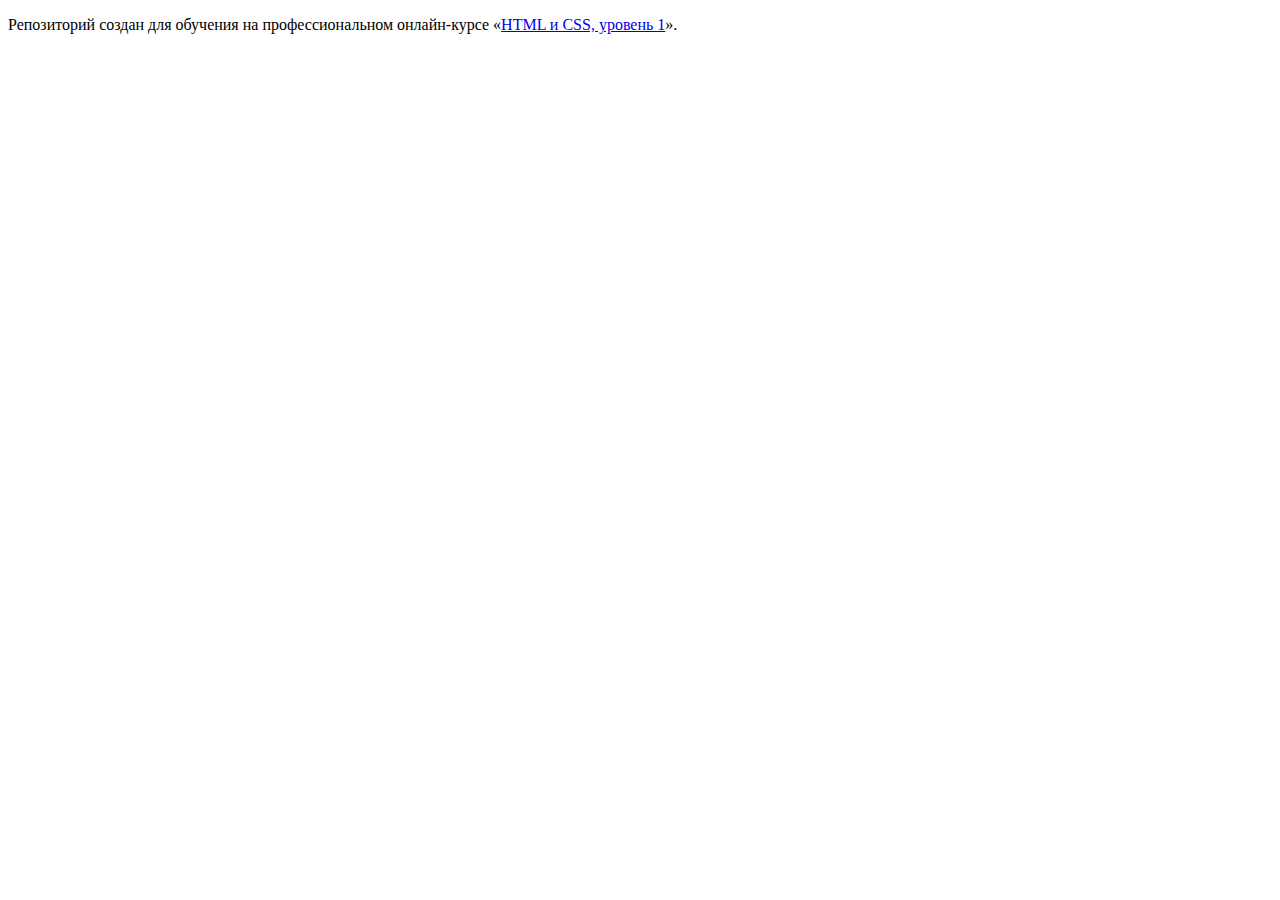
==== index.html @ 90e40acd ":hatching_chick:" ====
<!DOCTYPE html>
<html lang="ru">
  <head>
    <meta charset="utf-8">
    <title>HTML Academy: Седона</title>
  </head>
  <body>

    <p>Репозиторий создан для обучения на профессиональном онлайн‑курсе «<a href="https://htmlacademy.ru/intensive/htmlcss">HTML и CSS, уровень 1</a>».</p>

  </body>
</html>
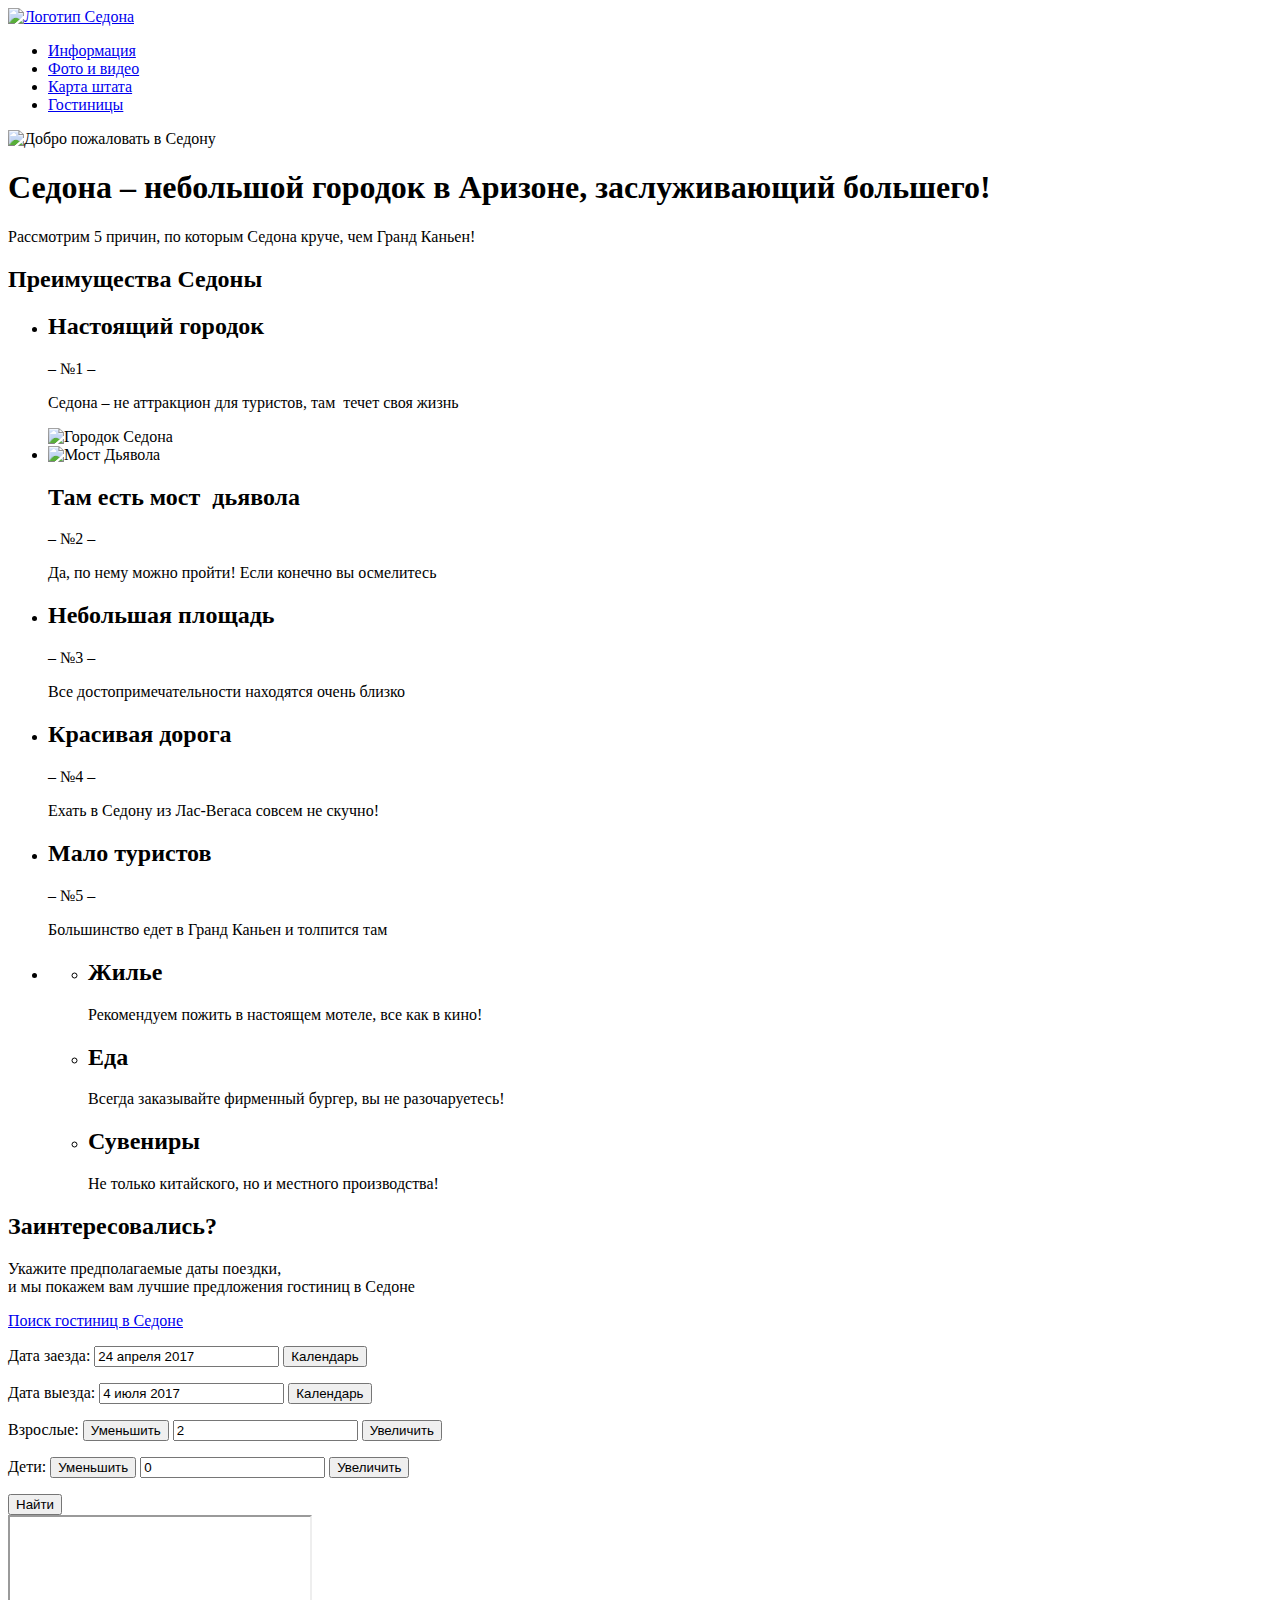
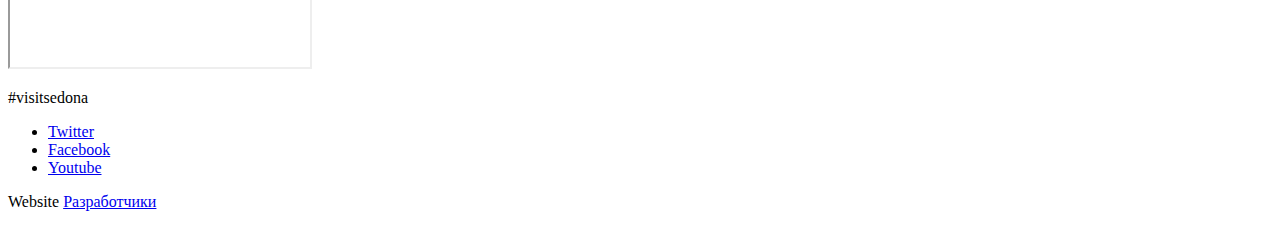
==== commit 23ada348: "Update index.html" ====
--- a/index.html
+++ b/index.html
@@ -5,8 +5,181 @@
     <title>HTML Academy: Седона</title>
   </head>
   <body>
-
-    <p>Репозиторий создан для обучения на профессиональном онлайн‑курсе «<a href="https://htmlacademy.ru/intensive/htmlcss">HTML и CSS, уровень 1</a>».</p>
-
+<div class ="wrapper">
+  <header class="page-header">
+    <nav class="page-header page-header__nav">
+      <a class="page-logo" href="#">
+        <img src="img.logo-sedona.svg" alt="Логотип Седона">
+      </a>
+      <ul class="site-list">
+        <li class="site-list site-list__item">
+          <a class="site-list site-list__link" href="#">
+            Информация
+          </a>
+        </li>
+        <li class="site-list__item">
+          <a class="site-list__link" href="#">Фото и видео</a>
+        </li>
+        <li class="site-list__item">
+        <a class="site-list__link" href="#">Карта штата</a>
+      </li>
+        <li class="site-list__item">
+          <a class="site-list__link" href="#">Гостиницы</a>
+        </li>
+      </ul>
+    </nav>
+  </header>
+  <main class="page-main">
+    <div class="welcome">
+      <img class="welcome welcome__img" src="#" alt="Добро пожаловать в Седону">
+    </div>
+    <div class="intro">
+      <h1 class="intro-title">
+        Седона &ndash; небольшой городок в Аризоне, заслуживающий большего!
+      </h1>
+      <p class="intro-text">
+        Рассмотрим 5 причин, по которым Седона круче, чем Гранд Каньен!
+      </p>
+    </div>
+     <section class="features">
+       <h2 class="visually-hidden">
+         Преимущества Седоны
+       </h2>
+       <ul class="features-list">
+         <li class="features-item features-item-blue">
+           <div class="features-description">
+            <h2 class="features-title"> Настоящий городок</h2>
+            <span>&ndash; №1 &ndash;</span>
+            <p> Седона &ndash; не аттракцион для туристов, там&nbsp; течет своя жизнь</p>
+           </div>
+           <div class="features-img">
+             <img alt="Городок Седона" src="#">
+           </div>
+         </li>
+         <li class="features-item features-item-blue">
+           <div class="features-img">
+             <img alt="Мост Дьявола" src="#">
+           </div>
+           <div class="features-description">
+             <h2 class="features-title">Там есть мост&nbsp; дьявола</h2>
+             <span> &ndash; №2 &ndash; </span>
+             <p class="features-text">
+               Да, по нему можно пройти! Если конечно вы осмелитесь
+             </p>
+           </div>
+         </li>
+         <li class="features-item features-item-grey">
+           <h2 class="features-title">Небольшая площадь</h2>
+           <span>&ndash; №3 &ndash;</span>
+           <p class="features-text">
+             Все достопримечательности находятся&nbsp;очень близко</p>
+         </li>
+         <li class="features-item features-item-grey">
+           <h2 class="features-title"> Красивая дорога </h2>
+           <span>&ndash; №4 &ndash;</span>
+           <p class="features-text">Ехать в Седону из Лас-Вегаса совсем не&nbsp;скучно!</p>
+         </li>
+         <li class="features-item features-item-grey">
+           <h2 class="features-title">Мало туристов</h2>
+           <span>&ndash; №5 &ndash;</span>
+           <p class="features-text">Большинство едет в Гранд Каньен и&nbsp;толпится там</p>
+         </li>
+         <li class="features-item features-item-full">
+           <ul class="features-sublist">
+             <li>
+               <h2 class="features-title features-title-house">Жилье</h2>
+               <p class="features-text">Рекомендуем пожить в настоящем мотеле, все как в кино!</p>
+             </li>
+             <li>
+               <h2 class="features-title features-title-food">Еда</h2>
+               <p class="features-text">Всегда заказывайте фирменный бургер, вы&nbsp;не разочаруетесь!</p>
+             </li>
+             <li>
+               <h2 class="features-title features-title-souvenires">Сувениры</h2>
+               <p class="features-text"> Не только китайского, но и местного производства!</p>
+             </li>
+           </ul>
+         </li>
+       </ul>
+     </section>
+    <div class="hotel-search">
+      <h2 class="hotel-search-title">Заинтересовались?</h2>
+      <p class="hotel-search-text">Укажите предполагаемые даты поездки,<br>
+      и мы покажем вам лучшие предложения гостиниц в Седоне
+      </p>
+      <a class="link hotel-search-link link-dark"href="hotel-search.html">Поиск гостиниц в Седоне</a>
+    </div>
+  </main>
+  <footer class="index-footer">
+    <div class="hotel-search-form form-show">
+      <form action="http://echo.htmlacademy.ru" method="post">
+        <p class="dates">
+          <label for="checkin"> Дата заезда:</label>
+          <input id ="checkin" name="checkin" type="text" value="24 апреля 2017">
+          <button class="calendar" name="calendar" type="button">
+            <span class="visually-hidden">Календарь</span>
+          </button>
+        </p>
+        <p class="dates">
+          <label for="checkout">Дата выезда:</label>
+          <input id="checkout" name="checkout" type="text" value="4 июля 2017">
+          <button class="calendar" name="calendar" type="button">
+            <span class="visually-hidden">Календарь</span>
+          </button>
+        </p>
+        <p class="people-quantity">
+          <label class="adults" for="adults">Взрослые:</label>
+          <button class="minus" type="button">
+            <span class="visually-hidden">Уменьшить</span>
+          </button>
+          <input id="adults" name="adults" type="text" value="2">
+          <button class="plus" type="button">
+            <span class="visually-hidden">Увеличить</span>
+          </button>
+        </p>
+        <p class="people-quantity">
+          <label class="kids" for="kids">Дети:</label>
+          <button class="minus" type="button">
+            <span class="visually-hidden">Уменьшить</span>
+          </button>
+          <input id="kids" name="kids" type="text" value="0">
+          <button class="plus" type="button">
+            <span class="visually-hidden">Увеличить</span>
+          </button>
+        </p>
+        <button class="btn hotel-form-button" name="search" type="submit">Найти</button>
+      </form>
+    </div>
+    <div class="map">
+      <iframe></iframe>
+    </div>
+    <div class="footer-block">
+      <p class="hashtag">#visitsedona</p>
+      <ul class="page-footer-social">
+        <li>
+          <a class="social-link" href="#">
+            <span class="visually-hidden">Twitter</span>
+          </a>
+        </li>
+        <li>
+          <a class="social-link" href="#">
+            <span class="visually-hidden">Facebook</span>
+          </a>
+        </li>
+        <li>
+          <a class="social-link" href="#">
+            <span class="visually-hidden">Youtube</span>
+          </a>
+        </li>
+      </ul>
+      <p class="page-footer-copyright">
+        <span>Website</span>
+        <a class="dev-btn" href="#">
+          <span class="visually-hidden">Разработчики</span>
+        </a>
+      </p>
+    </div>
+  </footer>
+</div>
   </body>
 </html>
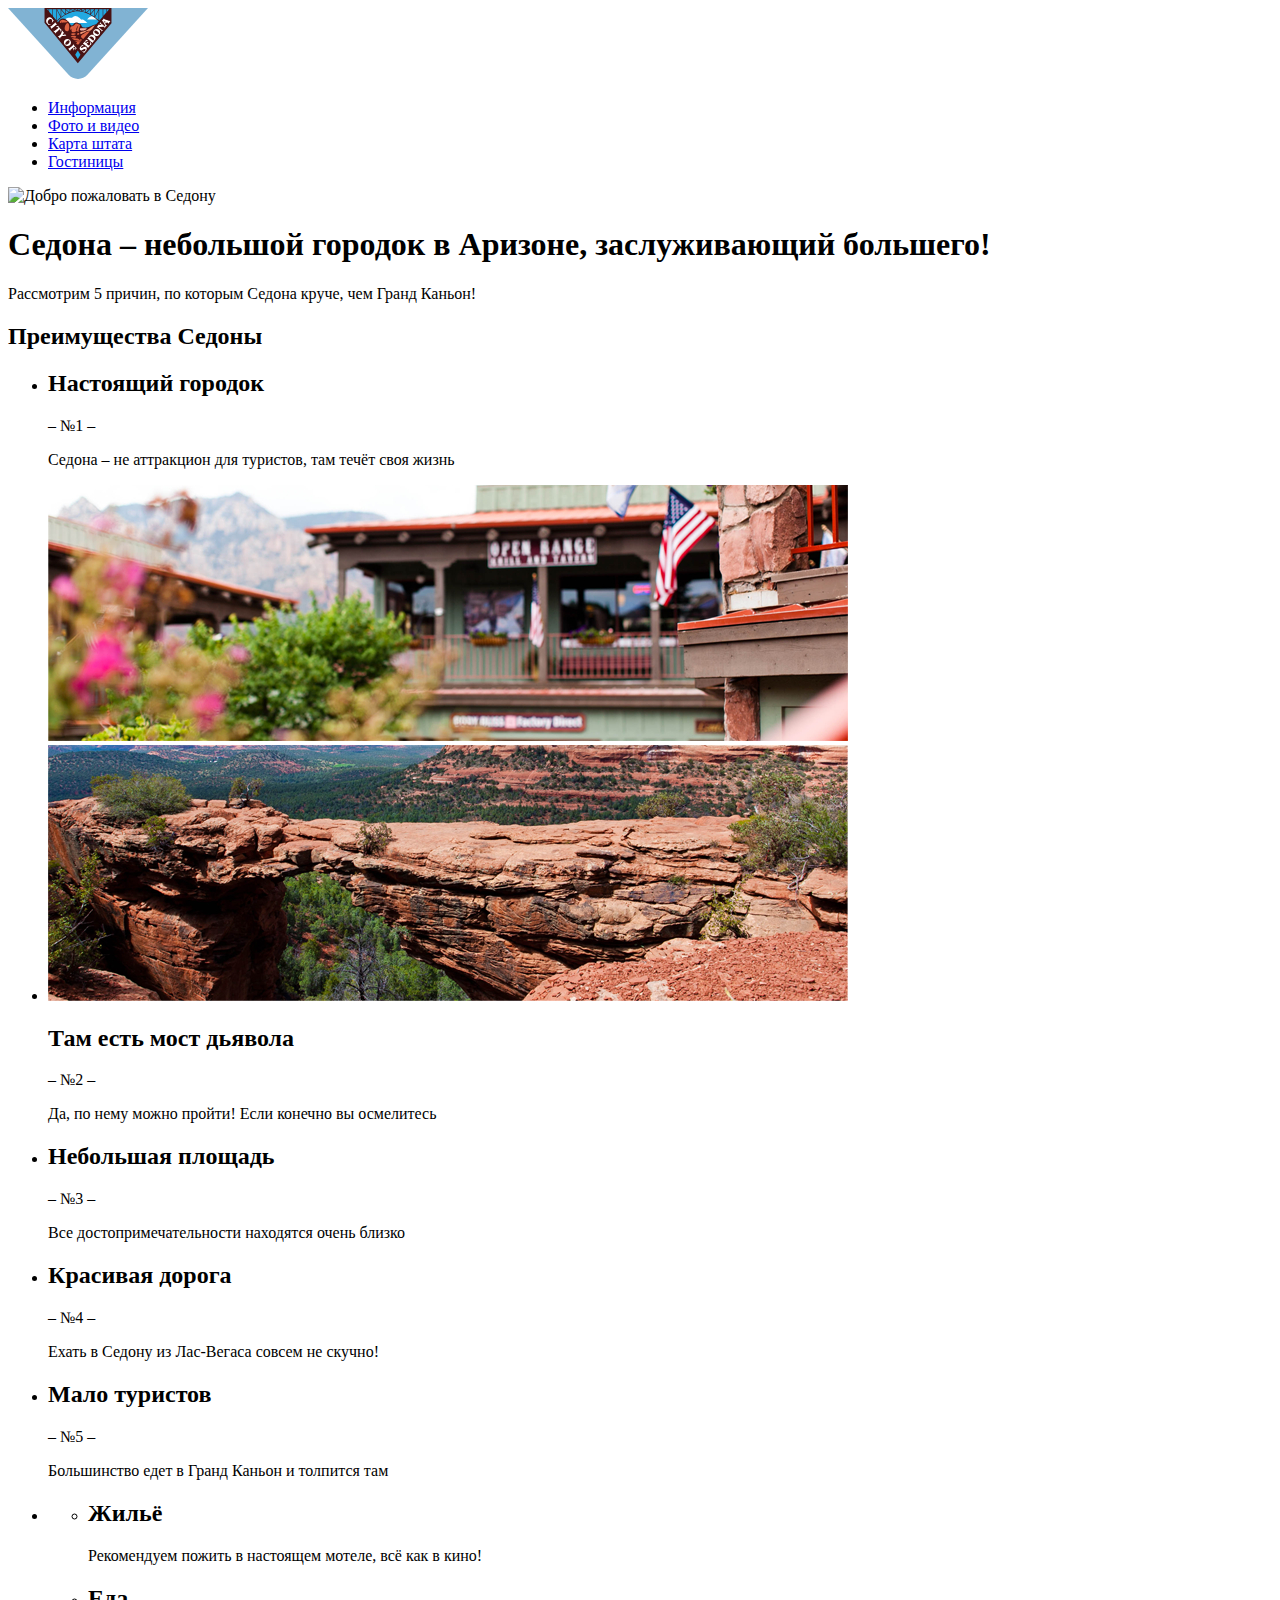
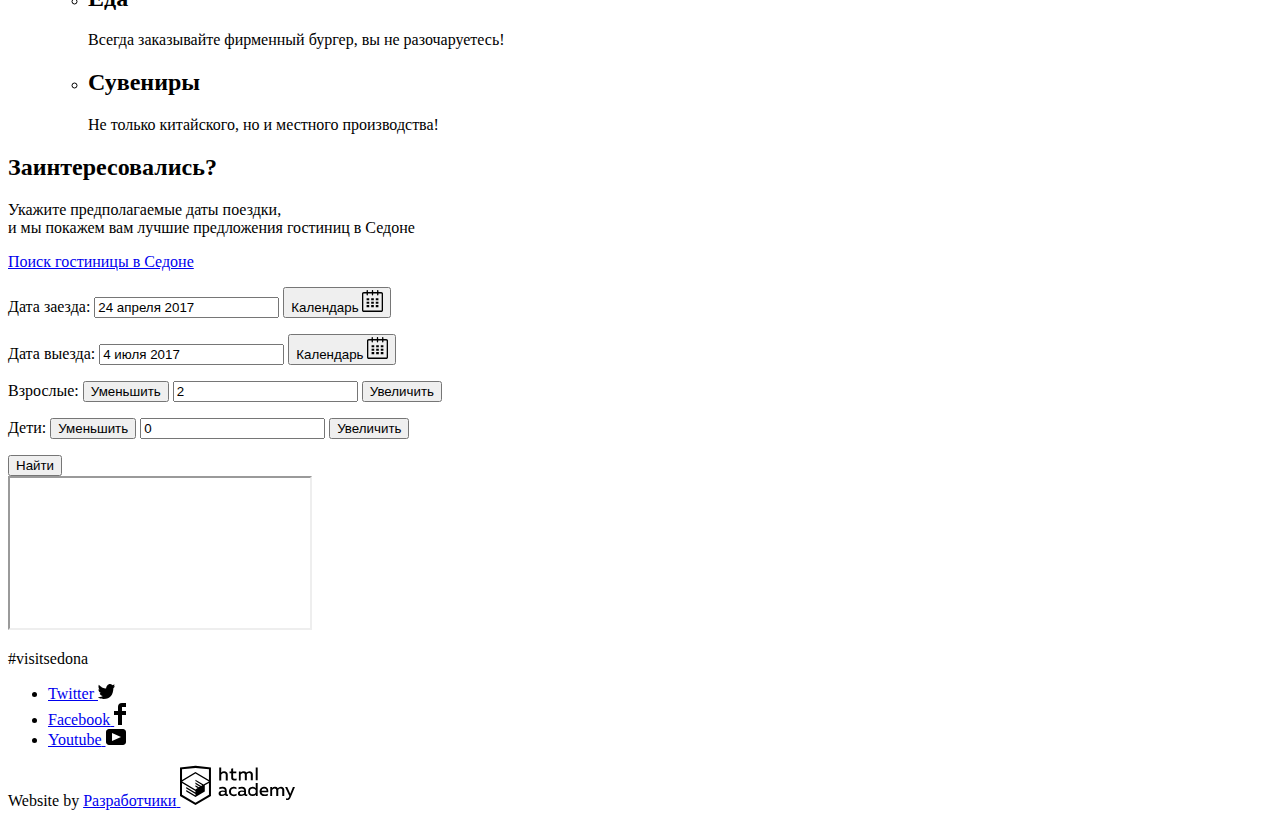
==== commit a504369e: "html css" ====
--- a/index.html
+++ b/index.html
@@ -1,185 +1,224 @@
 <!DOCTYPE html>
+
 <html lang="ru">
-  <head>
-    <meta charset="utf-8">
-    <title>HTML Academy: Седона</title>
-  </head>
-  <body>
-<div class ="wrapper">
-  <header class="page-header">
-    <nav class="page-header page-header__nav">
-      <a class="page-logo" href="#">
-        <img src="img.logo-sedona.svg" alt="Логотип Седона">
-      </a>
-      <ul class="site-list">
-        <li class="site-list site-list__item">
-          <a class="site-list site-list__link" href="#">
-            Информация
-          </a>
-        </li>
-        <li class="site-list__item">
-          <a class="site-list__link" href="#">Фото и видео</a>
-        </li>
-        <li class="site-list__item">
-        <a class="site-list__link" href="#">Карта штата</a>
-      </li>
-        <li class="site-list__item">
-          <a class="site-list__link" href="#">Гостиницы</a>
-        </li>
-      </ul>
-    </nav>
-  </header>
-  <main class="page-main">
-    <div class="welcome">
-      <img class="welcome welcome__img" src="#" alt="Добро пожаловать в Седону">
-    </div>
-    <div class="intro">
-      <h1 class="intro-title">
-        Седона &ndash; небольшой городок в Аризоне, заслуживающий большего!
-      </h1>
-      <p class="intro-text">
-        Рассмотрим 5 причин, по которым Седона круче, чем Гранд Каньен!
-      </p>
-    </div>
-     <section class="features">
-       <h2 class="visually-hidden">
-         Преимущества Седоны
-       </h2>
-       <ul class="features-list">
-         <li class="features-item features-item-blue">
-           <div class="features-description">
-            <h2 class="features-title"> Настоящий городок</h2>
-            <span>&ndash; №1 &ndash;</span>
-            <p> Седона &ndash; не аттракцион для туристов, там&nbsp; течет своя жизнь</p>
-           </div>
-           <div class="features-img">
-             <img alt="Городок Седона" src="#">
-           </div>
-         </li>
-         <li class="features-item features-item-blue">
-           <div class="features-img">
-             <img alt="Мост Дьявола" src="#">
-           </div>
-           <div class="features-description">
-             <h2 class="features-title">Там есть мост&nbsp; дьявола</h2>
-             <span> &ndash; №2 &ndash; </span>
-             <p class="features-text">
-               Да, по нему можно пройти! Если конечно вы осмелитесь
-             </p>
-           </div>
-         </li>
-         <li class="features-item features-item-grey">
-           <h2 class="features-title">Небольшая площадь</h2>
-           <span>&ndash; №3 &ndash;</span>
-           <p class="features-text">
-             Все достопримечательности находятся&nbsp;очень близко</p>
-         </li>
-         <li class="features-item features-item-grey">
-           <h2 class="features-title"> Красивая дорога </h2>
-           <span>&ndash; №4 &ndash;</span>
-           <p class="features-text">Ехать в Седону из Лас-Вегаса совсем не&nbsp;скучно!</p>
-         </li>
-         <li class="features-item features-item-grey">
-           <h2 class="features-title">Мало туристов</h2>
-           <span>&ndash; №5 &ndash;</span>
-           <p class="features-text">Большинство едет в Гранд Каньен и&nbsp;толпится там</p>
-         </li>
-         <li class="features-item features-item-full">
-           <ul class="features-sublist">
-             <li>
-               <h2 class="features-title features-title-house">Жилье</h2>
-               <p class="features-text">Рекомендуем пожить в настоящем мотеле, все как в кино!</p>
-             </li>
-             <li>
-               <h2 class="features-title features-title-food">Еда</h2>
-               <p class="features-text">Всегда заказывайте фирменный бургер, вы&nbsp;не разочаруетесь!</p>
-             </li>
-             <li>
-               <h2 class="features-title features-title-souvenires">Сувениры</h2>
-               <p class="features-text"> Не только китайского, но и местного производства!</p>
-             </li>
-           </ul>
-         </li>
-       </ul>
-     </section>
-    <div class="hotel-search">
-      <h2 class="hotel-search-title">Заинтересовались?</h2>
-      <p class="hotel-search-text">Укажите предполагаемые даты поездки,<br>
-      и мы покажем вам лучшие предложения гостиниц в Седоне
-      </p>
-      <a class="link hotel-search-link link-dark"href="hotel-search.html">Поиск гостиниц в Седоне</a>
-    </div>
-  </main>
-  <footer class="index-footer">
-    <div class="hotel-search-form form-show">
-      <form action="http://echo.htmlacademy.ru" method="post">
-        <p class="dates">
-          <label for="checkin"> Дата заезда:</label>
-          <input id ="checkin" name="checkin" type="text" value="24 апреля 2017">
-          <button class="calendar" name="calendar" type="button">
-            <span class="visually-hidden">Календарь</span>
-          </button>
-        </p>
-        <p class="dates">
-          <label for="checkout">Дата выезда:</label>
-          <input id="checkout" name="checkout" type="text" value="4 июля 2017">
-          <button class="calendar" name="calendar" type="button">
-            <span class="visually-hidden">Календарь</span>
-          </button>
-        </p>
-        <p class="people-quantity">
-          <label class="adults" for="adults">Взрослые:</label>
-          <button class="minus" type="button">
-            <span class="visually-hidden">Уменьшить</span>
-          </button>
-          <input id="adults" name="adults" type="text" value="2">
-          <button class="plus" type="button">
-            <span class="visually-hidden">Увеличить</span>
-          </button>
-        </p>
-        <p class="people-quantity">
-          <label class="kids" for="kids">Дети:</label>
-          <button class="minus" type="button">
-            <span class="visually-hidden">Уменьшить</span>
-          </button>
-          <input id="kids" name="kids" type="text" value="0">
-          <button class="plus" type="button">
-            <span class="visually-hidden">Увеличить</span>
-          </button>
-        </p>
-        <button class="btn hotel-form-button" name="search" type="submit">Найти</button>
-      </form>
-    </div>
-    <div class="map">
-      <iframe></iframe>
-    </div>
-    <div class="footer-block">
-      <p class="hashtag">#visitsedona</p>
-      <ul class="page-footer-social">
-        <li>
-          <a class="social-link" href="#">
-            <span class="visually-hidden">Twitter</span>
-          </a>
-        </li>
-        <li>
-          <a class="social-link" href="#">
-            <span class="visually-hidden">Facebook</span>
-          </a>
-        </li>
-        <li>
-          <a class="social-link" href="#">
-            <span class="visually-hidden">Youtube</span>
-          </a>
-        </li>
-      </ul>
-      <p class="page-footer-copyright">
-        <span>Website</span>
-        <a class="dev-btn" href="#">
-          <span class="visually-hidden">Разработчики</span>
-        </a>
-      </p>
-    </div>
-  </footer>
-</div>
-  </body>
+<head>
+  <meta charset="utf-8">
+
+  <title>Седона</title>
+  <link href="https://fonts.googleapis.com/css?family=PT+Sans:400,700&amp;subset=cyrillic" rel="stylesheet">
+  <link href="css/normalize.css" rel="stylesheet">
+  <link href="css/style.min.css" rel="stylesheet">
+</head>
+
+<body>
+  <div class="page-wrapper">
+    <header class="page-header">
+      <nav>
+        <a class="logo"><img alt="Логотип Седоны" height="71" src="img/logo-sedona.svg" width="140"></a>
+
+        <ul class="site-navigation">
+          <li>
+            <a href="#">Информация</a>
+          </li>
+
+
+          <li>
+            <a href="#">Фото и видео</a>
+          </li>
+
+
+          <li>
+            <a href="#">Карта штата</a>
+          </li>
+
+
+          <li>
+            <a href="hotels.html">Гостиницы</a>
+          </li>
+        </ul>
+      </nav>
+    </header>
+
+
+    <main>
+      <div class="welcome"><img alt="Добро пожаловать в Седону" height="353" src="img/welcome.svg" width="459">
+      </div>
+
+
+      <div class="intro">
+        <h1 class="intro-title">Седона &ndash; небольшой городок в Аризоне, заслуживающий большего!</h1>
+
+
+        <p>Рассмотрим 5 причин, по которым Седона круче, чем Гранд Каньон!</p>
+      </div>
+
+
+      <section class="features">
+        <h2 class="visually-hidden">Преимущества Седоны</h2>
+
+
+        <ul class="features-list">
+          <li class="features-item features-item-blue">
+            <div class="features-description">
+              <h2 class="features-title">Настоящий городок</h2>
+              <span>&ndash; №1 &ndash;</span>
+
+              <p>Седона &ndash; не аттракцион для туристов, там&nbsp;течёт своя жизнь</p>
+            </div>
+
+
+            <div class="features-image"><img alt="Городок Седона" height="256" src="img/sedona-town.jpg" width="800">
+            </div>
+          </li>
+
+
+          <li class="features-item features-item-blue">
+            <div class="features-image"><img alt="Мост Дьявола" height="256" src="img/devils-bridge.jpg" width="800">
+            </div>
+
+
+            <div class="features-description">
+              <h2 class="features-title">Там есть мост&nbsp;дьявола</h2>
+              <span>&ndash; №2 &ndash;</span>
+
+              <p>Да, по нему можно пройти! Если конечно вы осмелитесь</p>
+            </div>
+          </li>
+
+
+          <li class="features-item features-item-grey">
+            <h2 class="features-title">Небольшая площадь</h2>
+            <span>&ndash; №3 &ndash;</span>
+
+            <p>Все достопримечательности находятся&nbsp;очень близко</p>
+          </li>
+
+
+          <li class="features-item features-item-grey">
+            <h2 class="features-title">Красивая дорога</h2>
+            <span>&ndash; №4 &ndash;</span>
+
+            <p>Ехать в Седону из Лас-Вегаса совсем не&nbsp;скучно!</p>
+          </li>
+
+
+          <li class="features-item features-item-grey">
+            <h2 class="features-title">Мало туристов</h2>
+            <span>&ndash; №5 &ndash;</span>
+
+            <p>Большинство едет в Гранд Каньон и&nbsp;толпится там</p>
+          </li>
+
+
+          <li class="features-item features-item-full">
+            <ul class="features-sublist">
+              <li>
+                <h2 class="features-title features-title-house">Жильё</h2>
+
+
+                <p>Рекомендуем пожить в настоящем мотеле, всё как в кино!</p>
+              </li>
+
+
+              <li>
+                <h2 class="features-title features-title-food">Еда</h2>
+
+
+                <p>Всегда заказывайте фирменный бургер, вы&nbsp;не разочаруетесь!</p>
+              </li>
+
+
+              <li>
+                <h2 class="features-title features-title-souvenires">Сувениры</h2>
+
+
+                <p>Не только китайского, но и местного производства!</p>
+              </li>
+            </ul>
+          </li>
+        </ul>
+      </section>
+
+
+      <div class="hotel-search">
+        <h2 class="hotel-search-title">Заинтересовались?</h2>
+
+
+        <p>Укажите предполагаемые даты поездки,<br>
+          и мы покажем вам лучшие предложения гостиниц в Седоне</p>
+        <a class="button hotel-search-button button-dark" href="hotel-search.html">Поиск гостиницы в Седоне</a>
+      </div>
+    </main>
+
+
+    <footer class="index-footer">
+      <div class="hotel-search-form form-show">
+        <form action="http://echo.htmlacademy.ru" method="post">
+          <p class="dates"><label for="checkin">Дата заезда:</label> <input id="checkin" name="checkin" type="text" value="24 апреля 2017"> <button class="calendar" name="calendar" type="button"><span class="visually-hidden">Календарь</span> <svg height="22" width="21" xmlns="http://www.w3.org/2000/svg">
+            <path d="M19.251 2.025h-2.845V.648c0-.381-.294-.689-.656-.689-.363 0-.656.308-.656.689v1.377h-3.938V.648c0-.381-.294-.689-.655-.689-.363 0-.657.308-.657.689v1.377H5.906V.648c0-.381-.294-.689-.656-.689-.363 0-.657.308-.657.689v1.377H1.75C.784 2.025 0 2.847 0 3.862v16.302C0 21.179.784 22 1.75 22h17.501c.966 0 1.749-.821 1.749-1.836V3.862c0-1.015-.783-1.837-1.749-1.837zm.437 18.139a.448.448 0 0 1-.437.459H1.75a.45.45 0 0 1-.438-.459V3.862a.45.45 0 0 1 .438-.459h2.844v1.378c0 .381.294.689.657.689.362 0 .656-.308.656-.689V3.403h3.938v1.378c0 .381.294.689.657.689.361 0 .655-.308.655-.689V3.403h3.938v1.378c0 .381.293.689.656.689.362 0 .656-.308.656-.689V3.403h2.845c.241 0 .437.206.437.459v16.302z">
+            </path>
+
+            <path d="M4.594 8.225h2.625v2.066H4.594zM4.594 11.668h2.625v2.067H4.594zM4.594 15.112h2.625v2.066H4.594zM9.188 15.112h2.625v2.066H9.188zM9.188 11.668h2.625v2.067H9.188zM9.188 8.225h2.625v2.066H9.188zM13.781 15.112h2.625v2.066h-2.625zM13.781 11.668h2.625v2.067h-2.625zM13.781 8.225h2.625v2.066h-2.625z">
+            </path></svg></button></p>
+
+
+          <p class="dates"><label for="checkout">Дата выезда:</label> <input id="checkout" name="checkout" type="text" value="4 июля 2017"> <button class="calendar" name="calendar" type="button"><span class="visually-hidden">Календарь</span> <svg height="22" width="21" xmlns="http://www.w3.org/2000/svg">
+            <path d="M19.251 2.025h-2.845V.648c0-.381-.294-.689-.656-.689-.363 0-.656.308-.656.689v1.377h-3.938V.648c0-.381-.294-.689-.655-.689-.363 0-.657.308-.657.689v1.377H5.906V.648c0-.381-.294-.689-.656-.689-.363 0-.657.308-.657.689v1.377H1.75C.784 2.025 0 2.847 0 3.862v16.302C0 21.179.784 22 1.75 22h17.501c.966 0 1.749-.821 1.749-1.836V3.862c0-1.015-.783-1.837-1.749-1.837zm.437 18.139a.448.448 0 0 1-.437.459H1.75a.45.45 0 0 1-.438-.459V3.862a.45.45 0 0 1 .438-.459h2.844v1.378c0 .381.294.689.657.689.362 0 .656-.308.656-.689V3.403h3.938v1.378c0 .381.294.689.657.689.361 0 .655-.308.655-.689V3.403h3.938v1.378c0 .381.293.689.656.689.362 0 .656-.308.656-.689V3.403h2.845c.241 0 .437.206.437.459v16.302z">
+            </path>
+
+            <path d="M4.594 8.225h2.625v2.066H4.594zM4.594 11.668h2.625v2.067H4.594zM4.594 15.112h2.625v2.066H4.594zM9.188 15.112h2.625v2.066H9.188zM9.188 11.668h2.625v2.067H9.188zM9.188 8.225h2.625v2.066H9.188zM13.781 15.112h2.625v2.066h-2.625zM13.781 11.668h2.625v2.067h-2.625zM13.781 8.225h2.625v2.066h-2.625z">
+            </path></svg></button></p>
+
+
+          <p class="people-quantity"><label class="adults" for="adults">Взрослые:</label> <button class="minus" type="button"><span class="visually-hidden">Уменьшить</span></button> <input id="adults" name="adults" type="text" value="2"> <button class="plus" type="button"><span class="visually-hidden">Увеличить</span></button></p>
+
+
+          <p class="people-quantity"><label class="kids" for="kids">Дети:</label> <button class="minus" type="button"><span class="visually-hidden">Уменьшить</span></button> <input id="kids" name="kids" type="text" value="0"> <button class="plus" type="button"><span class="visually-hidden">Увеличить</span></button></p>
+          <button class="button hotel-form-button" name="search" type="submit">Найти</button>
+        </form>
+      </div>
+
+
+      <div class="map">
+        <iframe allowfullscreen src="https://www.google.com/maps/embed?pb=!1m14!1m8!1m3!1d838530.1392715409!2d-111.773166!3d34.818309!3m2!1i1024!2i768!4f13.1!3m3!1m2!1s0x872da132f942b00d%3A0x5548c523fa6c8efd!2z0KHQtdC00L7QvdCwLCDQkNGA0LjQt9C-0L3QsCA4NjMzNiwg0KHQqNCQ!5e0!3m2!1sru!2sru!4v1545314333156"></iframe>
+      </div>
+
+
+      <div class="footer-block">
+        <p class="hashtag">#visitsedona</p>
+
+
+        <ul class="page-footer-social">
+          <li>
+            <a class="social-link" href="#"><span class="visually-hidden">Twitter</span> <svg height="15" viewbox="0 0 17 15" width="17" xmlns="http://www.w3.org/2000/svg">
+              <path d="M10.95.144c1.685-.496 2.984.27 3.577 1.179.673-.231 1.331-.481 2.011-.708a2.345 2.345 0 0 1-.857 1.768c.685.17 1.304-.491 1.304-.491-.169 1-1.006 1.788-1.563 2.024-.231 6.75-3.175 11.217-10.077 11.082h-.446c-.41 0-4.164-.46-4.898-1.887 2.271.196 3.893-.422 4.693-1.177-.96-.3-2.679-.477-2.979-2.95.349.106.564.228 1.19.119C1.705 8.247.374 7.53.448 5.33c.285.328 1.067.536 1.34.472C1.085 5.561-.182 2.442.894.85c1.818 1.854 3.735 3.606 7.152 3.773C8.254 2.33 9.183.793 10.95.144z">
+              </path></svg></a>
+          </li>
+
+
+          <li>
+            <a class="social-link" href="#"><span class="visually-hidden">Facebook</span> <svg height="22" viewbox="0 0 12 22" width="12" xmlns="http://www.w3.org/2000/svg">
+              <path d="M12 4V0H8a4 4 0 0 0-4 4v4H0v4h4v10h4V12h4V8H8V4h4z">
+              </path></svg></a>
+          </li>
+
+
+          <li>
+            <a class="social-link" href="#"><span class="visually-hidden">Youtube</span> <svg height="16" viewbox="0 0 20 16" width="20" xmlns="http://www.w3.org/2000/svg">
+              <path d="M17 0H3C1.35 0 0 1.35 0 3v10c0 1.65 1.35 3 3 3h14c1.65 0 3-1.35 3-3V3c0-1.65-1.35-3-3-3zM6.027 11.998V4.002L15.014 8l-8.987 3.998z">
+              </path></svg></a>
+          </li>
+        </ul>
+
+
+        <p class="page-footer-copyright"><span>Website by</span> <a class="dev-button" href="https://htmlacademy.ru/intensive/htmlcss"><span class="visually-hidden">Разработчики</span> <svg data-name="Layer 1" height="41" id="Layer_1" viewbox="0 0 108.08 36.85" width="115" xmlns="http://www.w3.org/2000/svg">
+          <path d="M44.61,26.88a2,2,0,0,0,.55-0.1v1.33a3.25,3.25,0,0,1-1.18.21,1.67,1.67,0,0,1-1.67-1,4.84,4.84,0,0,1-3.14,1.08c-1.51,0-2.91-.83-2.91-2.55,0-2.13,2-2.79,3.71-2.79a11.08,11.08,0,0,1,2.17.25v-0.3c0-1-.76-1.77-2.19-1.77a7.42,7.42,0,0,0-3,.64v-1.7a10.21,10.21,0,0,1,3.19-.55c2.36,0,3.81,1.12,3.81,3.65v3a0.54,0.54,0,0,0,.49.59h0.17Zm-6.44-1.13A1.35,1.35,0,0,0,39.63,27h0.11a3.39,3.39,0,0,0,2.41-1V24.58a9.72,9.72,0,0,0-1.81-.21c-1,0-2.16.33-2.16,1.38h0Zm12.36-6.11a5,5,0,0,1,2.57.64V22a4.08,4.08,0,0,0-2.3-.7,2.75,2.75,0,1,0,0,5.49,5,5,0,0,0,2.43-.64v1.71a6.27,6.27,0,0,1-2.76.57A4.21,4.21,0,0,1,46,24.51q0-.21,0-0.41a4.32,4.32,0,0,1,4.18-4.46h0.38Zm12.17,7.24a2,2,0,0,0,.55-0.1v1.33a3.25,3.25,0,0,1-1.18.21,1.67,1.67,0,0,1-1.67-1,4.84,4.84,0,0,1-3.14,1.08c-1.51,0-2.91-.83-2.91-2.55,0-2.13,2-2.79,3.71-2.79a11.08,11.08,0,0,1,2.17.25v-0.3c0-1-.76-1.77-2.19-1.77a7.42,7.42,0,0,0-3,.64v-1.7a10.21,10.21,0,0,1,3.19-.55c2.36,0,3.81,1.12,3.81,3.65v3a0.54,0.54,0,0,0,.49.59h0.17Zm-6.44-1.13A1.35,1.35,0,0,0,57.73,27h0.11a3.39,3.39,0,0,0,2.41-1V24.58a9.72,9.72,0,0,0-1.81-.21c-1.06,0-2.16.33-2.16,1.38h0ZM73,16V28.2H71.35V26.88a3.88,3.88,0,0,1-3.19,1.54,4.4,4.4,0,0,1,0-8.78,3.81,3.81,0,0,1,3,1.3V16H73Zm-4.53,5.22a2.76,2.76,0,1,0,0,5.52A2.86,2.86,0,0,0,71.15,25V23A2.91,2.91,0,0,0,68.49,21.27ZM79,19.64c3.31,0,4.46,2.68,3.92,5.09H76.7c0.21,1.5,1.67,2.11,3.19,2.11a6.11,6.11,0,0,0,2.64-.59v1.6a7.14,7.14,0,0,1-3,.57C77,28.42,74.78,27,74.78,24a4.18,4.18,0,0,1,4-4.39H79Zm0.09,1.54a2.28,2.28,0,0,0-2.44,2.1v0.06H81.3A2,2,0,0,0,79.13,21.18Zm5.73,7V19.87h1.65v1a3.81,3.81,0,0,1,2.78-1.27A2.86,2.86,0,0,1,91.89,21a4.12,4.12,0,0,1,2.91-1.33A3.06,3.06,0,0,1,98,23V28.2h-1.9V23.05a1.59,1.59,0,0,0-1.42-1.75H94.42a2.8,2.8,0,0,0-2.07,1.12V28.2h-1.9V23.05A1.59,1.59,0,0,0,89,21.31H88.8a3,3,0,0,0-2.21,1.29v5.63H84.86Zm21.31-8.33h1.9l-3.91,9.46c-0.9,2.17-2.09,2.86-3.35,2.86a4.76,4.76,0,0,1-1.1-.14V30.46a2.86,2.86,0,0,0,.85.12c0.9,0,1.58-.64,2.07-1.9l0.17-.42-4-8.4h2l2.86,6.29ZM38.73,1.46V6.22a3.81,3.81,0,0,1,2.7-1.14,3.25,3.25,0,0,1,3.44,3.4v5.15H43V8.72a1.81,1.81,0,0,0-1.61-2h-0.3a2.93,2.93,0,0,0-2.32,1.39v5.52h-1.9V1.46h1.9ZM49.94,2.31v3h3V6.91h-3v3.81c0,1.1.5,1.46,1.58,1.46a4.49,4.49,0,0,0,1.69-.33v1.6A6.8,6.8,0,0,1,51,13.8a2.55,2.55,0,0,1-2.86-2.74V6.89H46.58V5.26h1.5V2.74Zm5.4,11.31V5.28H57v1A3.81,3.81,0,0,1,59.77,5a2.86,2.86,0,0,1,2.6,1.33A4.12,4.12,0,0,1,65.28,5,3.06,3.06,0,0,1,68.44,8.4v5.21h-1.9V8.46a1.59,1.59,0,0,0-1.42-1.75H64.89a2.8,2.8,0,0,0-2.07,1.12v5.78h-1.9V8.46A1.59,1.59,0,0,0,59.5,6.71H59.27A3,3,0,0,0,57.06,8v5.63H55.34ZM71.17,1.45H73V13.6H71.17V1.45ZM14.71,0H14.55L0,1.54V28.21l14.55,8.66,14.55-8.66V1.54Zm12.5,27.1L14.55,34.64,1.9,27.12V16.18l12.59,7.5V25L5.86,19.9v1.31l8.68,5.21v1.39L5.87,22.65V24l8.68,5.21,8.75-5.24V18.31L27.2,16V27.12Zm0-12.53-3.48,2-1.6,1L14.51,13v1.31L21,18.23H21l-0.14.09-1,.54-5.37-3.2V17l4.24,2.52-1,.67-3.2-1.9v1.31l2.1,1.24L14.5,22.1,2,14.65,14.51,7.11Zm0-1.32L14.49,5.76,1.91,13.25v-10L14.56,1.92,27.21,3.25v10h0Z" transform="translate(0 -0.02)">
+          </path></svg></a></p>
+      </div>
+    </footer>
+  </div>
+  <script src="js/script.min.js">
+  </script>
+</body>
 </html>
+
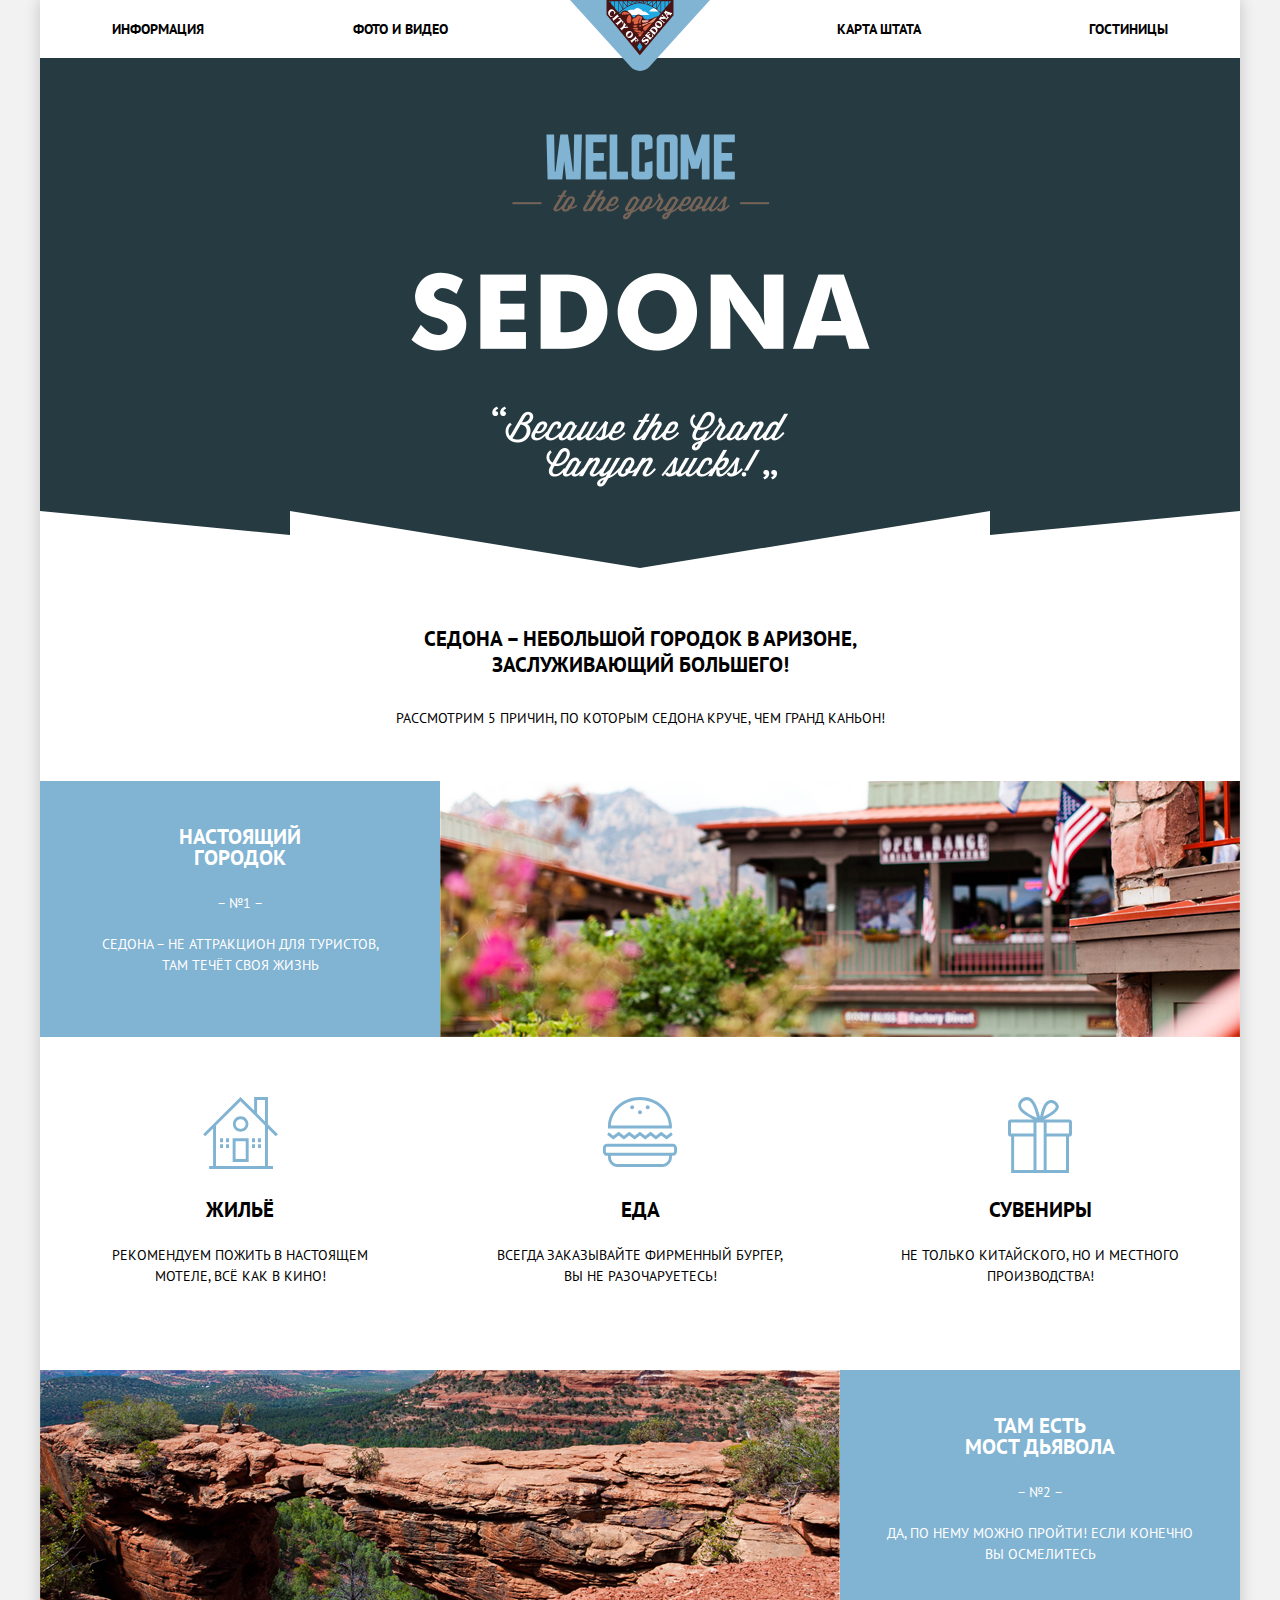
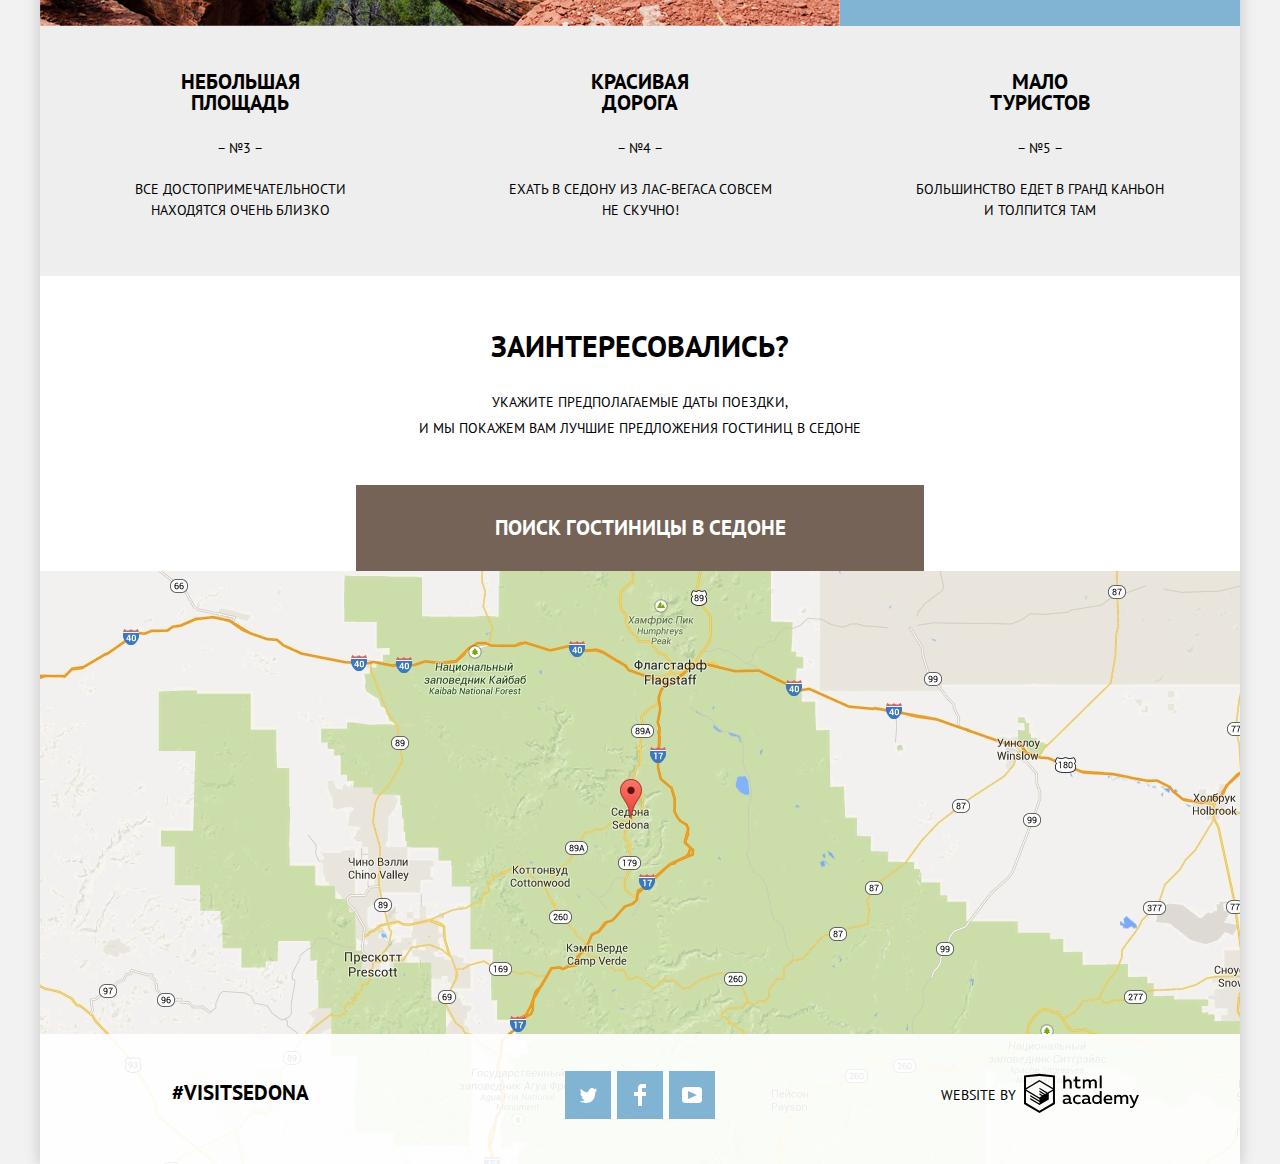
==== commit 7bd036bd: "done" ====
--- a/index.html
+++ b/index.html
@@ -7,7 +7,8 @@
   <title>Седона</title>
   <link href="https://fonts.googleapis.com/css?family=PT+Sans:400,700&amp;subset=cyrillic" rel="stylesheet">
   <link href="css/normalize.css" rel="stylesheet">
-  <link href="css/style.min.css" rel="stylesheet">
+  <link href="css/style.css" rel="stylesheet">
+  <link rel="stylesheet" href="css/style.min.css">
 </head>
 
 <body>
--- a/css/style.css
+++ b/css/style.css
@@ -0,0 +1,1350 @@
+html {
+  -webkit-box-sizing: border-box;
+  box-sizing: border-box;
+}
+
+*,
+*::before,
+*::after {
+  -webkit-box-sizing: inherit;
+  box-sizing: inherit;
+}
+
+body {
+  margin: 0;
+  padding: 0;
+  min-width: 1200px;
+
+  font-family: "PT Sans", "Arial", sans-serif;
+  font-size: 14px;
+  line-height: 26px;
+  font-weight: normal;
+  color: #000000;
+  text-transform: uppercase;
+
+  background-color: #f2f2f2;
+}
+
+.visually-hidden:not(:focus):not(:active),
+input[type="checkbox"].visually-hidden,
+input[type="radio"].visually-hidden {
+  position: absolute;
+
+  width: 1px;
+  height: 1px;
+  margin: -1px;
+  border: 0;
+  padding: 0;
+
+  white-space: nowrap;
+
+  -webkit-clip-path: inset(100%);
+
+  clip-path: inset(100%);
+  clip: rect(0 0 0 0);
+  overflow: hidden;
+}
+
+.page-wrapper {
+  width: 1200px;
+  margin: 0 auto;
+
+  text-align: center;
+
+  background-color: #ffffff;
+  -webkit-box-shadow: 0 0 15px rgba(0,0,0,0.2);
+  box-shadow: 0 0 15px rgba(0,0,0,0.2);
+}
+
+a {
+  text-decoration: none;
+}
+
+/* ----------navigation menu--------------- */
+
+.page-header  {
+  position: relative;
+}
+
+.site-navigation {
+  display: -webkit-box;
+  display: -ms-flexbox;
+  display: flex;
+  -webkit-box-align: center;
+  -ms-flex-align: center;
+  align-items: center;
+  margin: 0;
+  padding-left: 72px;
+  padding-right: 72px;
+
+  background-color: #ffffff;
+  list-style: none;
+}
+
+.site-navigation li {
+  width: 240px;
+  padding: 16px 0;
+}
+
+.site-navigation a {
+  display: inline-block;
+  vertical-align: top;
+  z-index: 1;
+
+  font-weight: bold;
+  color: #000000;
+}
+
+.site-navigation li:first-child {
+  text-align: left;
+}
+
+.site-navigation li:last-child {
+  text-align: right;
+}
+
+.site-navigation li:nth-child(2) {
+  margin-right: 240px;
+  padding-right: 32px;
+}
+
+.site-navigation li:nth-child(3) {
+  padding-left: 32px;
+}
+
+.site-navigation a:hover {
+  color: #81b3d2;
+  outline: none;
+}
+
+.site-navigation a:active {
+  color: #b2b2b2;
+}
+
+a.site-navigation-current {
+  color: #766357;
+
+  pointer-events: none;
+}
+
+.logo {
+  position: absolute;
+  left: 50%;
+  top: 0;
+  z-index: 2;
+  -webkit-transform: translateX(-50%);
+  -ms-transform: translateX(-50%);
+  transform: translateX(-50%);
+
+  width: 140px;
+}
+
+/*--------------- intro + background img -------------*/
+
+.welcome {
+  position: relative;
+
+  height: 510px;
+
+  /*background-color: #263a41;*/
+  background-image: url("../img/background_photo.jpg");
+  background-size: cover;
+  background-position: 0 -58px;
+}
+
+.welcome img {
+  margin: 76px 0 80px;
+}
+
+.welcome::after {
+  content: "";
+  position: absolute;
+  bottom: 0;
+  left: 0;
+
+  background-image: url("../img/intro-mask.svg");
+
+  width: 100%;
+  height: 57px;
+}
+
+.intro {
+  padding: 58px 0 40px;
+}
+
+.intro-title {
+  width: 500px;
+  margin: 0 auto 27px;
+
+  font-size: 21px;
+  font-weight: bold;
+}
+
+.intro p {
+  width: 700px;
+  margin: 10px auto;
+}
+
+/* ---------------features--------------- */
+
+.features-list {
+  display: -webkit-box;
+  display: -ms-flexbox;
+  display: flex;
+  -ms-flex-wrap: wrap;
+  flex-wrap: wrap;
+
+  margin: 0;
+  padding: 0;
+
+  list-style: none;
+}
+
+.features-item {
+  width: 400px;
+  margin: 0;
+
+  line-height: 21px;
+}
+
+.features-title {
+  margin: 0;
+  padding: 45px 125px 25px;
+
+  font-size: 21px;
+  font-weight: bold;
+}
+
+.features-item p {
+  display: block;
+  padding: 0 45px;
+  margin: 0;
+  margin: 20px 0;
+}
+
+.features-image {
+  line-height: 0;
+}
+
+.features-item-blue {
+  display: -webkit-box;
+  display: -ms-flexbox;
+  display: flex;
+  width: 100%;
+
+  color: #ffffff;
+
+  background-color: #81b3d2;
+}
+
+.features-item-grey {
+  padding-bottom: 35px;
+
+  background-color: #eeeeee;
+}
+
+.features-item:first-child {
+  -webkit-box-ordinal-group: -1;
+  -ms-flex-order: -2;
+  order: -2;
+}
+
+.features-item:last-child {
+  -webkit-box-ordinal-group: 0;
+  -ms-flex-order: -1;
+  order: -1;
+}
+
+.features-image {
+  line-height: 0;
+}
+
+.features-item-blue {
+  display: -webkit-box;
+  display: -ms-flexbox;
+  display: flex;
+
+  color: #ffffff;
+
+  background-color: #81b3d2;
+}
+
+.features-item:first-child {
+  -webkit-box-ordinal-group: -1;
+  -ms-flex-order: -2;
+  order: -2;
+}
+
+.features-item:last-child {
+  -webkit-box-ordinal-group: 0;
+  -ms-flex-order: -1;
+  order: -1;
+}
+
+.features-item-full {
+  width: 100%;
+}
+
+.features-sublist {
+  display: -webkit-box;
+  display: -ms-flexbox;
+  display: flex;
+  -ms-flex-wrap: wrap;
+  flex-wrap: wrap;
+  width: 100%;
+  padding: 0;
+
+  list-style: none;
+}
+
+.features-sublist li {
+  width: 400px;
+  padding: 60px 0 58px;
+}
+
+.features-sublist p {
+  margin: 25px 0;
+}
+
+.features-title-house {
+  padding-top: 102px;
+  padding-bottom: 0;
+
+  background-image: url("../img/icon-house.svg");
+  background-size: 75px 72px;
+  background-position: top center;
+  background-repeat: no-repeat;
+}
+
+.features-title-food {
+  padding-top: 102px;
+  padding-bottom: 0;
+
+  background-image: url("../img/icon-food.svg");
+  background-size: 74px 70px;
+  background-position: top center;
+  background-repeat: no-repeat;
+}
+
+.features-title-souvenires {
+  padding-top: 102px;
+  padding-bottom: 0;
+
+  background-image: url("../img/icon-souvenires.svg");
+  background-size: 64px 76px;
+  background-position: top center;
+  background-repeat: no-repeat;
+}
+
+/* ------------hotel search------------- */
+
+.hotel-search {
+  padding-top: 52px;
+}
+
+.hotel-search-title {
+  width: 306px;
+  margin: 0 auto;
+  margin-bottom: 25px;
+
+  font-size: 30px;
+  line-height: 36px;
+}
+
+.hotel-search p {
+  display: block;
+  width: 486px;
+  margin: 0 auto;
+  margin-top: 10px;
+  margin-bottom: 44px;
+}
+
+/* ------------------buttons------------------- */
+
+.button {
+  vertical-align: middle;
+
+  font-weight: bold;
+  text-align: center;
+  text-transform: uppercase;
+  color: #ffffff;
+
+  background-color: #81b3d2;
+}
+
+.button:hover,
+.button:focus {
+  background-color: #669ec0;
+  outline: none;
+}
+
+.button:active {
+  color: #88b6d1;
+  background-color: #5496bd;
+}
+
+.hotel-search-button,
+.hotel-form-button {
+  font-size: 21px;
+}
+
+.hotel-search-button {
+  display: block;
+  padding: 30px 0;
+  width: 568px;
+  margin: 0 auto;
+}
+
+.button-dark {
+  background-color: #766357;
+}
+
+.button-dark:hover,
+.button-dark:focus {
+  background-color: #604e43;
+  outline: none;
+}
+
+.button-dark:active {
+  color: #857871;
+  background-color: #503e33;
+}
+
+.hotel-form-button,
+.minus,
+.plus,
+.calendar {
+  border: none;
+  outline: none;
+  cursor: pointer;
+}
+
+.calendar {
+  background-color: transparent;
+}
+
+.hotel-form-button {
+  width: 100%;
+  padding: 18px 0 17px;
+  margin-top: 22px;
+}
+
+/* -----------hotel search form-------------- */
+
+.hotel-search-form {
+  position: absolute;
+  top: 0;
+  left: 50%;
+
+  display: none;
+  width: 568px;
+  margin-left: -284px;
+  padding: 55px;
+
+  font-size: 14px;
+  font-weight: bold;
+  text-align: left;
+
+  background-color: #ffffff;
+  -webkit-box-shadow: 0 0 15px 7px rgba(0, 0, 1, 0.15);
+  box-shadow: 0 0 15px 7px rgba(0, 0, 1, 0.15);
+}
+
+@-webkit-keyframes slide {
+  0% {
+    -webkit-transform: translateY(-400px);
+    transform: translateY(-400px);
+  }
+  100% {
+    -webkit-transform: translateY(0);
+    transform: translateY(0);
+  }
+}
+
+@keyframes slide {
+  0% {
+    -webkit-transform: translateY(-400px);
+    transform: translateY(-400px);
+  }
+  100% {
+    -webkit-transform: translateY(0);
+    transform: translateY(0);
+  }
+}
+
+.form-show {
+  display: block;
+  -webkit-animation: slide 1s;
+  animation: slide 1s;
+}
+
+@-webkit-keyframes shake {
+  0%,
+  100% {
+    -webkit-transform: translateX(0);
+    transform: translateX(0);
+  }
+
+  10%,
+  30%,
+  50%,
+  70%,
+  90% {
+    -webkit-transform: translateX(-10px);
+    transform: translateX(-10px);
+  }
+
+  20%,
+  40%,
+  60%,
+  80% {
+    -webkit-transform: translateX(10px);
+    transform: translateX(10px);
+  }
+}
+
+@keyframes shake {
+  0%,
+  100% {
+    -webkit-transform: translateX(0);
+    transform: translateX(0);
+  }
+
+  10%,
+  30%,
+  50%,
+  70%,
+  90% {
+    -webkit-transform: translateX(-10px);
+    transform: translateX(-10px);
+  }
+
+  20%,
+  40%,
+  60%,
+  80% {
+    -webkit-transform: translateX(10px);
+    transform: translateX(10px);
+  }
+}
+
+.form-error {
+  -webkit-animation: shake 0.6s;
+  animation: shake 0.6s;
+}
+
+.hotel-search-form form {
+  display: -webkit-box;
+  display: -ms-flexbox;
+  display: flex;
+  -ms-flex-wrap: wrap;
+  flex-wrap: wrap;
+  -webkit-box-pack: justify;
+  -ms-flex-pack: justify;
+  justify-content: space-between;
+  width: 100%;
+}
+
+.hotel-search-form p {
+  margin: 0;
+  margin-bottom: 30px;
+}
+
+.hotel-search-form input {
+  padding-left: 13px;
+  padding-right: 38px;
+  height: 38px;
+
+  font-size: 14px;
+  font-weight: bold;
+  text-transform: uppercase;
+
+  background-color: #f2f2f2;
+}
+
+.dates,
+.people-quantity {
+  position: relative;
+
+  display: -webkit-box;
+
+  display: -ms-flexbox;
+
+  display: flex;
+  -webkit-box-align: center;
+  -ms-flex-align: center;
+  align-items: center;
+}
+
+.dates input {
+  width: 348px;
+}
+
+.people-quantity input {
+  width: 38px;
+  padding: 0;
+
+  text-align: center;
+
+  border: none;
+}
+
+.dates label,
+.adults {
+  display: inline-block;
+  vertical-align: top;
+  min-width: 111px;
+}
+
+.kids {
+  display: inline-block;
+  vertical-align: top;
+  min-width: 64px;
+}
+
+.people-quantity button {
+  position: relative;
+
+  width: 38px;
+  height: 38px;
+
+  background-color: #f2f2f2;
+}
+
+.minus::before,
+.plus::before {
+  position: absolute;
+  content: "";
+  top: 17px;
+  left: 13px;
+
+  width: 12px;
+  height: 3px;
+
+  background: #a9a9a9;
+}
+
+.plus::before {
+  width: 11px;
+}
+
+.plus::after {
+  position: absolute;
+  content: "";
+  top: 13px;
+  left: 17px;
+
+  width: 3px;
+  height: 11px;
+
+  background: #a9a9a9;
+}
+
+.minus:hover::before,
+.plus:hover::before,
+.plus:hover::after {
+  background: #000000;
+}
+
+.minus:active::before,
+.plus:active::before,
+.plus:active::after {
+  background: #81b3d2;
+}
+
+.people-quantity input,
+.people-quantity input:hover,
+.dates input {
+  border: 2px solid #ffffff;
+}
+
+.people-quantity input,
+.dates input {
+  border: none;
+}
+
+.people-quantity input:hover,
+.dates input:hover {
+  background-color: #ebebeb;
+}
+
+.people-quantity input:focus,
+.dates input:focus {
+  outline: none;
+  background-color: #ffffff;
+  border: 2px solid #e5e5e5;
+}
+
+.calendar {
+  position: absolute;
+  top: 0;
+  right: 0;
+
+  width: 38px;
+  height: 38px;
+
+  fill: #a9a9a9;
+}
+
+.calendar:hover,
+.calendar:focus {
+  fill: #000000;
+  outline: none;
+}
+
+.calendar:active {
+  fill: #81b3d2;
+}
+
+/* ----------hotel filters------------- */
+
+.filters {
+  margin-bottom: 0;
+  padding: 25px 72px 8px;
+
+  text-align: left;
+
+  background-color: #1d272c;
+  background-image: url("../img/filter_background.jpg");
+  background-size: cover;
+}
+
+.filter {
+  display: -webkit-box;
+  display: -ms-flexbox;
+  display: flex;
+  margin: 0;
+
+  line-height: 21px;
+  color: #ffffff;
+}
+
+.hotel-filter-group {
+  width: 256px;
+}
+
+.hotel-filter-list {
+  margin: 0;
+  padding: 0;
+
+  list-style: none;
+}
+
+.hotel-filter-group h3 {
+  margin-top: 0;
+  margin-bottom: 25px;
+
+  font-size: 16px;
+  font-weight: bold;
+}
+
+.filter-option {
+  position: relative;
+
+  display: block;
+  padding-left: 40px;
+  margin-bottom: 25px;
+
+  font-size: 14px;
+
+  cursor: pointer;
+  -webkit-user-select: none;
+  -moz-user-select: none;
+  -ms-user-select: none;
+  user-select: none;
+}
+
+.filter-checkbox {
+  position: absolute;
+
+  height: 0;
+  width: 0;
+
+  opacity: 0;
+  cursor: pointer;
+}
+
+.filter-checkbox:disabled + label {
+  opacity: .3;
+  cursor: auto;
+}
+
+.filter-option label {
+  cursor: pointer;
+}
+
+input[type="checkbox"]:not(:checked) + label::before {
+  content: url("../img/checkbox-off.svg");
+  position: absolute;
+  left: 0;
+  top: 0;
+}
+
+input[type="checkbox"]:checked + label::after {
+  content: url("../img/checkbox-on.svg");
+  position: absolute;
+  left: 0;
+  top: 0;
+
+  -webkit-transition: all 0.2s ease;
+
+  -o-transition: all 0.2s ease;
+
+  transition: all 0.2s ease;
+}
+
+input[type="checkbox"]:checked + label:after {
+  opacity: 1;
+}
+
+input[type="checkbox"]:not(:checked) + label:after {
+  opacity: 0;
+}
+
+input[type="checkbox"]:focus + label {
+  outline: auto;
+}
+
+/*--------------- price---------------- */
+
+.filter-range {
+  width: 317px;
+  margin-left: auto;
+
+  color: #ffffff;
+  text-transform: uppercase;
+}
+
+.filter-range-title {
+  margin-bottom: 12px;
+
+  font-weight: bold;
+  font-size: 16px;
+  line-height: 21px;
+}
+
+.price-controls {
+  position: relative;
+
+  height: 36px;
+  margin-bottom: 20px;
+
+  font-size: 0;
+
+  border: 2px solid #ffffff;
+  border-radius: 2px;
+}
+
+.price-controls::after {
+  content: "";
+  position: absolute;
+  top: 50%;
+  left: 50%;
+
+  width: 2px;
+  height: 22px;
+
+  background: #ffffff;
+  -webkit-transform: translate(-50%, -50%);
+  -ms-transform: translate(-50%, -50%);
+  transform: translate(-50%, -50%);
+}
+
+.price-controls label {
+  display: inline-block;
+
+  font-size: 14px;
+  line-height: 30px;
+  vertical-align: top;
+
+  cursor: pointer;
+}
+
+.price-controls .min-price,
+.price-controls .max-price {
+  width: 148px;
+  padding-left: 65px;
+}
+
+.price-controls input {
+  width: 50px;
+  margin: 0;
+
+  color: inherit;
+  font: inherit;
+
+  background: none;
+  border: none;
+}
+
+.range-controls {
+  position: relative;
+
+  margin-bottom: 32px;
+}
+
+.range-controls .scale {
+  height: 2px;
+
+  background: rgba(255, 255, 255, 0.3);
+}
+
+.range-controls .bar {
+  width: 80%;
+  height: 2px;
+
+  background: #ffffff;
+}
+
+.range-toggle {
+  position: absolute;
+  top: -9px;
+
+  width: 4px;
+  height: 4px;
+
+  background: #ababab;
+  border: 8px solid #ffffff;
+  border-radius: 50%;
+  -webkit-box-shadow: 0 2px 1px 0 rgba(0, 1, 1, 0.2);
+  box-shadow: 0 2px 1px 0 rgba(0, 1, 1, 0.2);
+  cursor: pointer;
+  -webkit-box-sizing: content-box;
+  box-sizing: content-box;
+}
+
+.range-toggle:hover {
+  top: -11px;
+
+  border: 10px solid #ffffff;
+}
+
+.range-toggle-min {
+  left: 0;
+}
+
+.range-toggle-max {
+  left: 80%;
+}
+
+.button-transparent {
+  display: block;
+  margin-left: 84px;
+  padding: 6px 35px;
+
+  font-size: 14px;
+  line-height: 20px;
+  color: #ffffff;
+  text-transform: uppercase;
+
+  background: transparent;
+  border: 2px solid #ffffff;
+  border-radius: 2px;
+  cursor: pointer;
+}
+
+.button-transparent:hover {
+  color: #000000;
+
+  background: #ffffff;
+}
+
+/*--------------- filter results ---------------*/
+
+.sorting-block,
+.sorting,
+.sorting-list {
+  display: -webkit-box;
+  display: -ms-flexbox;
+  display: flex;
+}
+
+.sorting-block,
+.sorting {
+  -webkit-box-align: baseline;
+  -ms-flex-align: baseline;
+  align-items: baseline;
+}
+
+.sorting-block {
+  padding: 12px 72px;
+}
+
+.sorting-list {
+  -webkit-box-pack: justify;
+  -ms-flex-pack: justify;
+  justify-content: space-between;
+  -ms-flex-wrap: wrap;
+  flex-wrap: wrap;
+  width: 238px;
+  padding: 0;
+
+  list-style: none;
+}
+
+.sorting-sum {
+  display: block;
+  width: 135px;
+  margin: 18px 0;
+  margin-right: 29px;
+
+  font-size: 21px;
+  font-weight: bold;
+  text-align: left;
+}
+
+.sorting {
+  font-size: 12px;
+  line-height: 18px;
+}
+
+.sorting span {
+  display: block;
+  width: 115px;
+
+  text-align: left;
+}
+
+.sorting-list a {
+  color: #b2b2b2;
+
+  border-bottom: 1px dotted #81b3d2;
+}
+
+.sorting-list a:hover,
+.sorting-list a:focus {
+  color: #81b3d2;
+  outline: none;
+}
+
+.sorting-list a:active {
+  color: #000000;
+
+  border-bottom: none;
+}
+
+.sorting-list .active {
+  color: #81b3d2;
+
+  border-bottom: none;
+}
+
+.sorting-arrows {
+  margin-left: auto;
+}
+
+.arrow {
+  display: inline-block;
+  vertical-align: middle;
+  margin: 0 3px;
+
+  font-size: 0;
+
+  border: 10px solid #cacaca;
+  border-right-width: 5px;
+  border-right-color: transparent;
+  border-left-width: 5px;
+  border-left-color: transparent;
+}
+
+.arrow-up {
+  border-top-width: 0;
+}
+
+.arrow-down {
+  border-bottom-width: 0;
+}
+
+.arrow:hover,
+.arrow:focus {
+  border-top-color: #231f20;
+  border-bottom-color: #231f20;
+  outline: none;
+}
+
+.arrow:active,
+.active {
+  border-top-color: #81b3d2;
+  border-bottom-color: #81b3d2;
+}
+
+.active {
+  pointer-events: none;
+}
+
+.sorting-block {
+  border-bottom: 1px solid #e5e5e5;
+}
+
+/* ------------------hotels----------------- */
+
+.hotel-list {
+  padding: 0;
+  margin: 0;
+
+  list-style: none;
+}
+
+.hotel-item {
+  display: -webkit-box;
+  display: -ms-flexbox;
+  display: flex;
+  padding: 25px 72px 30px;
+
+  -webkit-box-align: flex-start;
+
+  -ms-flex-align: flex-start;
+
+  align-items: flex-start;
+
+  border-bottom: 1px solid #e5e5e5;
+}
+
+.hotel-item-image {
+  display: block;
+  margin-right: 30px;
+  padding-top: 5px;
+
+  line-height: 0;
+}
+
+.hotel-item-info {
+  display: -webkit-box;
+  display: -ms-flexbox;
+  display: flex;
+  -ms-flex-wrap: wrap;
+  flex-wrap: wrap;
+  width: 275px;
+}
+
+.hotel-name {
+  width: 100%;
+  margin: 0;
+  margin-bottom: 7px;
+
+  font-size: 21px;
+  font-weight: bold;
+  text-align: left;
+}
+
+.hotel-item-info p {
+  margin: 0;
+  margin-bottom: 17px;
+
+  font-size: 14px;
+  line-height: 21px;
+  text-align: left;
+}
+
+.hotel-item-info p:last-of-type {
+  margin: 0;
+}
+
+.hotel-name a {
+  font-size: 21px;
+  font-weight: bold;
+  color: #000000;
+}
+
+.hotel-name a:hover,
+.hotel-name a:focus {
+  color: #81b3d2;
+  outline: none;
+}
+
+.hotel-name a:active {
+  color: #b2b2b2;
+}
+
+.item-category {
+  display: inline-block;
+  vertical-align: top;
+  width: 110px;
+  margin-right: 4px;
+}
+
+a.hotel-item-button {
+  padding: 5px 17px;
+  margin-right: 4px;
+
+  color: #ffffff;
+  font-weight: bold;
+}
+
+.hotel-item-rating {
+  display: -webkit-box;
+  display: -ms-flexbox;
+  display: flex;
+  -webkit-box-orient: vertical;
+  -webkit-box-direction: normal;
+  -ms-flex-direction: column;
+  flex-direction: column;
+  -webkit-box-pack: justify;
+  -ms-flex-pack: justify;
+  justify-content: space-between;
+  margin-left: auto;
+}
+
+.hotel-item-stars {
+  width: 87px;
+  height: 20px;
+  margin-left: auto;
+  margin-bottom: 44px;
+
+  background-image: url("../img/star.svg");
+  background-repeat: space;
+}
+
+.item-stars-three {
+  width: 64px;
+}
+
+.item-stars-two {
+  width: 40px;
+}
+
+.hotel-item-rating p {
+  margin: 0;
+  padding: 0 12px 0 17px;
+
+  background-color: #f2f2f2;
+}
+/* ---------------footer--------------- */
+
+.index-footer {
+  position: relative;
+
+  overflow: hidden;
+}
+
+.map {
+  width: 100%;
+  height: 593px;
+  background-color: #ebe4dc;
+  background-image: url("../img/map.jpg");
+}
+
+.map iframe {
+  width: 100%;
+  height: 100%;
+  border: 0;
+}
+
+.footer-block,
+.page-footer {
+  bottom: 0;
+
+  display: -webkit-box;
+
+  display: -ms-flexbox;
+
+  display: flex;
+  -webkit-box-align: start;
+  -ms-flex-align: start;
+  align-items: flex-start;
+  width: 100%;
+  padding-top: 20px;
+  padding-bottom: 28px;
+
+  background-color: rgba(255, 255, 255, 1);
+}
+
+.footer-block {
+  position: absolute;
+  bottom: 0;
+
+  background-color: rgba(255, 255, 255, 0.9);
+}
+
+.hashtag {
+  width: 400px;
+  padding-top: 5px;
+
+  font-size: 21px;
+  font-weight: bold;
+  text-align: center;
+}
+
+.page-footer-social {
+  display: -webkit-box;
+  display: -ms-flexbox;
+  display: flex;
+  -ms-flex-wrap: wrap;
+  flex-wrap: wrap;
+  -webkit-box-align: center;
+  -ms-flex-align: center;
+  align-items: center;
+  width: 150px;
+  padding: 0;
+  padding-top: 17px;
+  margin: 0;
+  margin-left: 125px;
+  margin-right: 125px;
+
+  list-style: none;
+}
+
+.page-footer-social li {
+  margin-right: 6px;
+  margin-bottom: 5px;
+}
+
+.page-footer-social li:nth-child(3n) {
+  margin-right: 0;
+}
+
+.social-link {
+  display: -webkit-box;
+  display: -ms-flexbox;
+  display: flex;
+  -webkit-box-pack: center;
+  -ms-flex-pack: center;
+  justify-content: center;
+  -webkit-box-align: center;
+  -ms-flex-align: center;
+  align-items: center;
+  width: 46px;
+  height: 48px;
+
+  fill: #ffffff;
+  background-color: #81b3d2;
+}
+
+.social-link:hover,
+.social-link:focus {
+  background-color: #669ec0;
+  outline: none;
+}
+
+.social-link:active {
+  fill: #88b6d1;
+  background-color: #5496bd;
+}
+
+.page-footer-copyright {
+  display: -webkit-box;
+  display: -ms-flexbox;
+  display: flex;
+  -webkit-box-pack: center;
+  -ms-flex-pack: center;
+  justify-content: center;
+  -webkit-box-align: center;
+  -ms-flex-align: center;
+  align-items: center;
+  width: 400px;
+}
+
+.dev-button {
+  margin-left: 8px;
+  padding-top: 5px;
+}
+
+.dev-button:hover svg,
+.dev-button:focus {
+  fill: #81b3d2;
+  outline: none;
+}
+
+.dev-button:active svg {
+  fill: #bdbbbc;
+}
--- a/css/style.min.css
+++ b/css/style.min.css
@@ -0,0 +1 @@
+html{-webkit-box-sizing:border-box;box-sizing:border-box}*,*::before,*::after{-webkit-box-sizing:inherit;box-sizing:inherit}body{margin:0;padding:0;min-width:1200px;font-family:"PT Sans","Arial",sans-serif;font-size:14px;line-height:26px;font-weight:400;color:#000;text-transform:uppercase;background-color:#f2f2f2}.visually-hidden:not(:focus):not(:active),input[type="checkbox"].visually-hidden,input[type="radio"].visually-hidden{position:absolute;width:1px;height:1px;margin:-1px;border:0;padding:0;white-space:nowrap;-webkit-clip-path:inset(100%);clip-path:inset(100%);clip:rect(0 0 0 0);overflow:hidden}.page-wrapper{width:1200px;margin:0 auto;text-align:center;background-color:#fff;-webkit-box-shadow:0 0 15px rgba(0,0,0,.2);box-shadow:0 0 15px rgba(0,0,0,.2)}a{text-decoration:none}.page-header{position:relative}.site-navigation{display:-webkit-box;display:-ms-flexbox;display:flex;-webkit-box-align:center;-ms-flex-align:center;align-items:center;margin:0;padding-left:72px;padding-right:72px;background-color:#fff;list-style:none}.site-navigation li{width:240px;padding:16px 0}.site-navigation a{display:inline-block;vertical-align:top;z-index:1;font-weight:700;color:#000}.site-navigation li:first-child{text-align:left}.site-navigation li:last-child{text-align:right}.site-navigation li:nth-child(2){margin-right:240px;padding-right:32px}.site-navigation li:nth-child(3){padding-left:32px}.site-navigation a:hover{color:#81b3d2;outline:none}.site-navigation a:active{color:#b2b2b2}a.site-navigation-current{color:#766357;pointer-events:none}.logo{position:absolute;left:50%;top:0;z-index:2;-webkit-transform:translateX(-50%);-ms-transform:translateX(-50%);transform:translateX(-50%);width:140px}.welcome{position:relative;height:510px;background-color:#263a41;background-image:url(../img/background-mountains.jpg);background-size:cover;background-position:0 -58px}.welcome img{margin:76px 0 80px}.welcome::after{content:"";position:absolute;bottom:0;left:0;background-image:url(../img/intro-mask.svg);width:100%;height:57px}.intro{padding:58px 0 40px}.intro-title{width:500px;margin:0 auto 27px;font-size:21px;font-weight:700}.intro p{width:700px;margin:10px auto}.features-list{display:-webkit-box;display:-ms-flexbox;display:flex;-ms-flex-wrap:wrap;flex-wrap:wrap;margin:0;padding:0;list-style:none}.features-item{width:400px;margin:0;line-height:21px}.features-title{margin:0;padding:45px 125px 25px;font-size:21px;font-weight:700}.features-item p{display:block;padding:0 45px;margin:0;margin:20px 0}.features-image{line-height:0}.features-item-blue{display:-webkit-box;display:-ms-flexbox;display:flex;width:100%;color:#fff;background-color:#81b3d2}.features-item-grey{padding-bottom:35px;background-color:#eee}.features-item:first-child{-webkit-box-ordinal-group:-1;-ms-flex-order:-2;order:-2}.features-item:last-child{-webkit-box-ordinal-group:0;-ms-flex-order:-1;order:-1}.features-image{line-height:0}.features-item-blue{display:-webkit-box;display:-ms-flexbox;display:flex;color:#fff;background-color:#81b3d2}.features-item:first-child{-webkit-box-ordinal-group:-1;-ms-flex-order:-2;order:-2}.features-item:last-child{-webkit-box-ordinal-group:0;-ms-flex-order:-1;order:-1}.features-item-full{width:100%}.features-sublist{display:-webkit-box;display:-ms-flexbox;display:flex;-ms-flex-wrap:wrap;flex-wrap:wrap;width:100%;padding:0;list-style:none}.features-sublist li{width:400px;padding:60px 0 58px}.features-sublist p{margin:25px 0}.features-title-house{padding-top:102px;padding-bottom:0;background-image:url(../img/icon-house.svg);background-size:75px 72px;background-position:top center;background-repeat:no-repeat}.features-title-food{padding-top:102px;padding-bottom:0;background-image:url(../img/icon-food.svg);background-size:74px 70px;background-position:top center;background-repeat:no-repeat}.features-title-souvenires{padding-top:102px;padding-bottom:0;background-image:url(../img/icon-souvenires.svg);background-size:64px 76px;background-position:top center;background-repeat:no-repeat}.hotel-search{padding-top:52px}.hotel-search-title{width:306px;margin:0 auto;margin-bottom:25px;font-size:30px;line-height:36px}.hotel-search p{display:block;width:486px;margin:0 auto;margin-top:10px;margin-bottom:44px}.button{vertical-align:middle;font-weight:700;text-align:center;text-transform:uppercase;color:#fff;background-color:#81b3d2}.button:hover,.button:focus{background-color:#669ec0;outline:none}.button:active{color:#88b6d1;background-color:#5496bd}.hotel-search-button,.hotel-form-button{font-size:21px}.hotel-search-button{display:block;padding:30px 0;width:568px;margin:0 auto}.button-dark{background-color:#766357}.button-dark:hover,.button-dark:focus{background-color:#604e43;outline:none}.button-dark:active{color:#857871;background-color:#503e33}.hotel-form-button,.minus,.plus,.calendar{border:none;outline:none;cursor:pointer}.calendar{background-color:transparent}.hotel-form-button{width:100%;padding:18px 0 17px;margin-top:22px}.hotel-search-form{position:absolute;top:0;left:50%;display:none;width:568px;margin-left:-284px;padding:55px;font-size:14px;font-weight:700;text-align:left;background-color:#fff;-webkit-box-shadow:0 0 15px 7px rgba(0,0,1,.15);box-shadow:0 0 15px 7px rgba(0,0,1,.15)}@-webkit-keyframes slide{0%{-webkit-transform:translateY(-400px);transform:translateY(-400px)}100%{-webkit-transform:translateY(0);transform:translateY(0)}}@keyframes slide{0%{-webkit-transform:translateY(-400px);transform:translateY(-400px)}100%{-webkit-transform:translateY(0);transform:translateY(0)}}.form-show{display:block;-webkit-animation:slide 1s;animation:slide 1s}@-webkit-keyframes shake{0%,100%{-webkit-transform:translateX(0);transform:translateX(0)}10%,30%,50%,70%,90%{-webkit-transform:translateX(-10px);transform:translateX(-10px)}20%,40%,60%,80%{-webkit-transform:translateX(10px);transform:translateX(10px)}}@keyframes shake{0%,100%{-webkit-transform:translateX(0);transform:translateX(0)}10%,30%,50%,70%,90%{-webkit-transform:translateX(-10px);transform:translateX(-10px)}20%,40%,60%,80%{-webkit-transform:translateX(10px);transform:translateX(10px)}}.form-error{-webkit-animation:shake 0.6s;animation:shake 0.6s}.hotel-search-form form{display:-webkit-box;display:-ms-flexbox;display:flex;-ms-flex-wrap:wrap;flex-wrap:wrap;-webkit-box-pack:justify;-ms-flex-pack:justify;justify-content:space-between;width:100%}.hotel-search-form p{margin:0;margin-bottom:30px}.hotel-search-form input{padding-left:13px;padding-right:38px;height:38px;font-size:14px;font-weight:700;text-transform:uppercase;background-color:#f2f2f2}.dates,.people-quantity{position:relative;display:-webkit-box;display:-ms-flexbox;display:flex;-webkit-box-align:center;-ms-flex-align:center;align-items:center}.dates input{width:348px}.people-quantity input{width:38px;padding:0;text-align:center;border:none}.dates label,.adults{display:inline-block;vertical-align:top;min-width:111px}.kids{display:inline-block;vertical-align:top;min-width:64px}.people-quantity button{position:relative;width:38px;height:38px;background-color:#f2f2f2}.minus::before,.plus::before{position:absolute;content:"";top:17px;left:13px;width:12px;height:3px;background:#a9a9a9}.plus::before{width:11px}.plus::after{position:absolute;content:"";top:13px;left:17px;width:3px;height:11px;background:#a9a9a9}.minus:hover::before,.plus:hover::before,.plus:hover::after{background:#000}.minus:active::before,.plus:active::before,.plus:active::after{background:#81b3d2}.people-quantity input,.people-quantity input:hover,.dates input,{border:2px solid #fff}.people-quantity input,.dates input{border:none}.people-quantity input:hover,.dates input:hover{background-color:#ebebeb}.people-quantity input:focus,.dates input:focus{outline:none;background-color:#fff;border:2px solid #e5e5e5}.calendar{position:absolute;top:0;right:0;width:38px;height:38px;fill:#a9a9a9}.calendar:hover,.calendar:focus{fill:#000;outline:none}.calendar:active{fill:#81b3d2}.filters{margin-bottom:0;padding:25px 72px 8px;text-align:left;background-color:#1d272c;background-image:url(../img/filter-background.jpg);background-size:cover}.filter{display:-webkit-box;display:-ms-flexbox;display:flex;margin:0;line-height:21px;color:#fff}.hotel-filter-group{width:256px}.hotel-filter-list{margin:0;padding:0;list-style:none}.hotel-filter-group h3{margin-top:0;margin-bottom:25px;font-size:16px;font-weight:700}.filter-option{position:relative;display:block;padding-left:40px;margin-bottom:25px;font-size:14px;cursor:pointer;-webkit-user-select:none;-moz-user-select:none;-ms-user-select:none;user-select:none}.filter-checkbox{position:absolute;height:0;width:0;opacity:0;cursor:pointer}.filter-checkbox:disabled + label{opacity:.3;cursor:auto}.filter-option label{cursor:pointer}input[type="checkbox"]:not(:checked) + label::before{content:url(../img/checkbox-off.svg);position:absolute;left:0;top:0}input[type="checkbox"]:checked + label::after{content:url(../img/checkbox-on.svg);position:absolute;left:0;top:0;-webkit-transition:all 0.2s ease;-o-transition:all 0.2s ease;transition:all 0.2s ease}input[type="checkbox"]:checked + label:after{opacity:1}input[type="checkbox"]:not(:checked) + label:after{opacity:0}input[type="checkbox"]:focus + label{outline:auto}.filter-range{width:317px;margin-left:auto;color:#fff;text-transform:uppercase}.filter-range-title{margin-bottom:12px;font-weight:700;font-size:16px;line-height:21px}.price-controls{position:relative;height:36px;margin-bottom:20px;font-size:0;border:2px solid #fff;border-radius:2px}.price-controls::after{content:"";position:absolute;top:50%;left:50%;width:2px;height:22px;background:#fff;-webkit-transform:translate(-50%,-50%);-ms-transform:translate(-50%,-50%);transform:translate(-50%,-50%)}.price-controls label{display:inline-block;font-size:14px;line-height:30px;vertical-align:top;cursor:pointer}.price-controls .min-price,.price-controls .max-price{width:148px;padding-left:65px}.price-controls input{width:50px;margin:0;color:inherit;font:inherit;background:none;border:none}.range-controls{position:relative;margin-bottom:32px}.range-controls .scale{height:2px;background:rgba(255,255,255,.3)}.range-controls .bar{width:80%;height:2px;background:#fff}.range-toggle{position:absolute;top:-9px;width:4px;height:4px;background:#ababab;border:8px solid #fff;border-radius:50%;-webkit-box-shadow:0 2px 1px 0 rgba(0,1,1,.2);box-shadow:0 2px 1px 0 rgba(0,1,1,.2);cursor:pointer;-webkit-box-sizing:content-box;box-sizing:content-box}.range-toggle:hover{top:-11px;border:10px solid #fff}.range-toggle-min{left:0}.range-toggle-max{left:80%}.button-transparent{display:block;margin-left:84px;padding:6px 35px;font-size:14px;line-height:20px;color:#fff;text-transform:uppercase;background:transparent;border:2px solid #fff;border-radius:2px;cursor:pointer}.button-transparent:hover{color:#000;background:#fff}.sorting-block,.sorting,.sorting-list{display:-webkit-box;display:-ms-flexbox;display:flex}.sorting-block,.sorting{-webkit-box-align:baseline;-ms-flex-align:baseline;align-items:baseline}.sorting-block{padding:12px 72px}.sorting-list{-webkit-box-pack:justify;-ms-flex-pack:justify;justify-content:space-between;-ms-flex-wrap:wrap;flex-wrap:wrap;width:238px;padding:0;list-style:none}.sorting-sum{display:block;width:135px;margin:18px 0;margin-right:29px;font-size:21px;font-weight:700;text-align:left}.sorting{font-size:12px;line-height:18px}.sorting span{display:block;width:115px;text-align:left}.sorting-list a{color:#b2b2b2;border-bottom:1px dotted #81b3d2}.sorting-list a:hover,.sorting-list a:focus{color:#81b3d2;outline:none}.sorting-list a:active{color:#000;border-bottom:none}.sorting-list .active{color:#81b3d2;border-bottom:none}.sorting-arrows{margin-left:auto}.arrow{display:inline-block;vertical-align:middle;margin:0 3px;font-size:0;border:10px solid #cacaca;border-right-width:5px;border-right-color:transparent;border-left-width:5px;border-left-color:transparent}.arrow-up{border-top-width:0}.arrow-down{border-bottom-width:0}.arrow:hover,.arrow:focus{border-top-color:#231f20;border-bottom-color:#231f20;outline:none}.arrow:active,.active{border-top-color:#81b3d2;border-bottom-color:#81b3d2}.active{pointer-events:none}.sorting-block{border-bottom:1px solid #e5e5e5}.hotel-list{padding:0;margin:0;list-style:none}.hotel-item{display:-webkit-box;display:-ms-flexbox;display:flex;padding:25px 72px 30px;-webkit-box-align:flex-start;-ms-flex-align:flex-start;align-items:flex-start;border-bottom:1px solid #e5e5e5}.hotel-item-image{display:block;margin-right:30px;padding-top:5px;line-height:0}.hotel-item-info{display:-webkit-box;display:-ms-flexbox;display:flex;-ms-flex-wrap:wrap;flex-wrap:wrap;width:275px}.hotel-name{width:100%;margin:0;margin-bottom:7px;font-size:21px;font-weight:700;text-align:left}.hotel-item-info p{margin:0;margin-bottom:17px;font-size:14px;line-height:21px;text-align:left}.hotel-item-info p:last-of-type{margin:0}.hotel-name a{font-size:21px;font-weight:700;color:#000}.hotel-name a:hover,.hotel-name a:focus{color:#81b3d2;outline:none}.hotel-name a:active{color:#b2b2b2}.item-category{display:inline-block;vertical-align:top;width:110px;margin-right:4px}a.hotel-item-button{padding:5px 17px;margin-right:4px;color:#fff;font-weight:700}.hotel-item-rating{display:-webkit-box;display:-ms-flexbox;display:flex;-webkit-box-orient:vertical;-webkit-box-direction:normal;-ms-flex-direction:column;flex-direction:column;-webkit-box-pack:justify;-ms-flex-pack:justify;justify-content:space-between;margin-left:auto}.hotel-item-stars{width:87px;height:20px;margin-left:auto;margin-bottom:44px;background-image:url(../img/star.svg);background-repeat:space}.item-stars-three{width:64px}.item-stars-two{width:40px}.hotel-item-rating p{margin:0;padding:0 12px 0 17px;background-color:#f2f2f2}.index-footer{position:relative;overflow:hidden}.map{width:100%;height:593px;background-color:#ebe4dc;background-image:url(../img/map.jpg)}.map iframe{width:100%;height:100%;border:0}.footer-block,.page-footer{bottom:0;display:-webkit-box;display:-ms-flexbox;display:flex;-webkit-box-align:start;-ms-flex-align:start;align-items:flex-start;width:100%;padding-top:20px;padding-bottom:28px;background-color:rgba(255,255,255,1)}.footer-block{position:absolute;bottom:0;background-color:rgba(255,255,255,.9)}.hashtag{width:400px;padding-top:5px;font-size:21px;font-weight:700;text-align:center}.page-footer-social{display:-webkit-box;display:-ms-flexbox;display:flex;-ms-flex-wrap:wrap;flex-wrap:wrap;-webkit-box-align:center;-ms-flex-align:center;align-items:center;width:150px;padding:0;padding-top:17px;margin:0;margin-left:125px;margin-right:125px;list-style:none}.page-footer-social li{margin-right:6px;margin-bottom:5px}.page-footer-social li:nth-child(3n){margin-right:0}.social-link{display:-webkit-box;display:-ms-flexbox;display:flex;-webkit-box-pack:center;-ms-flex-pack:center;justify-content:center;-webkit-box-align:center;-ms-flex-align:center;align-items:center;width:46px;height:48px;fill:#fff;background-color:#81b3d2}.social-link:hover,.social-link:focus{background-color:#669ec0;outline:none}.social-link:active{fill:#88b6d1;background-color:#5496bd}.page-footer-copyright{display:-webkit-box;display:-ms-flexbox;display:flex;-webkit-box-pack:center;-ms-flex-pack:center;justify-content:center;-webkit-box-align:center;-ms-flex-align:center;align-items:center;width:400px}.dev-button{margin-left:8px;padding-top:5px}.dev-button:hover svg,.dev-button:focus{fill:#81b3d2;outline:none}.dev-button:active svg{fill:#bdbbbc}
